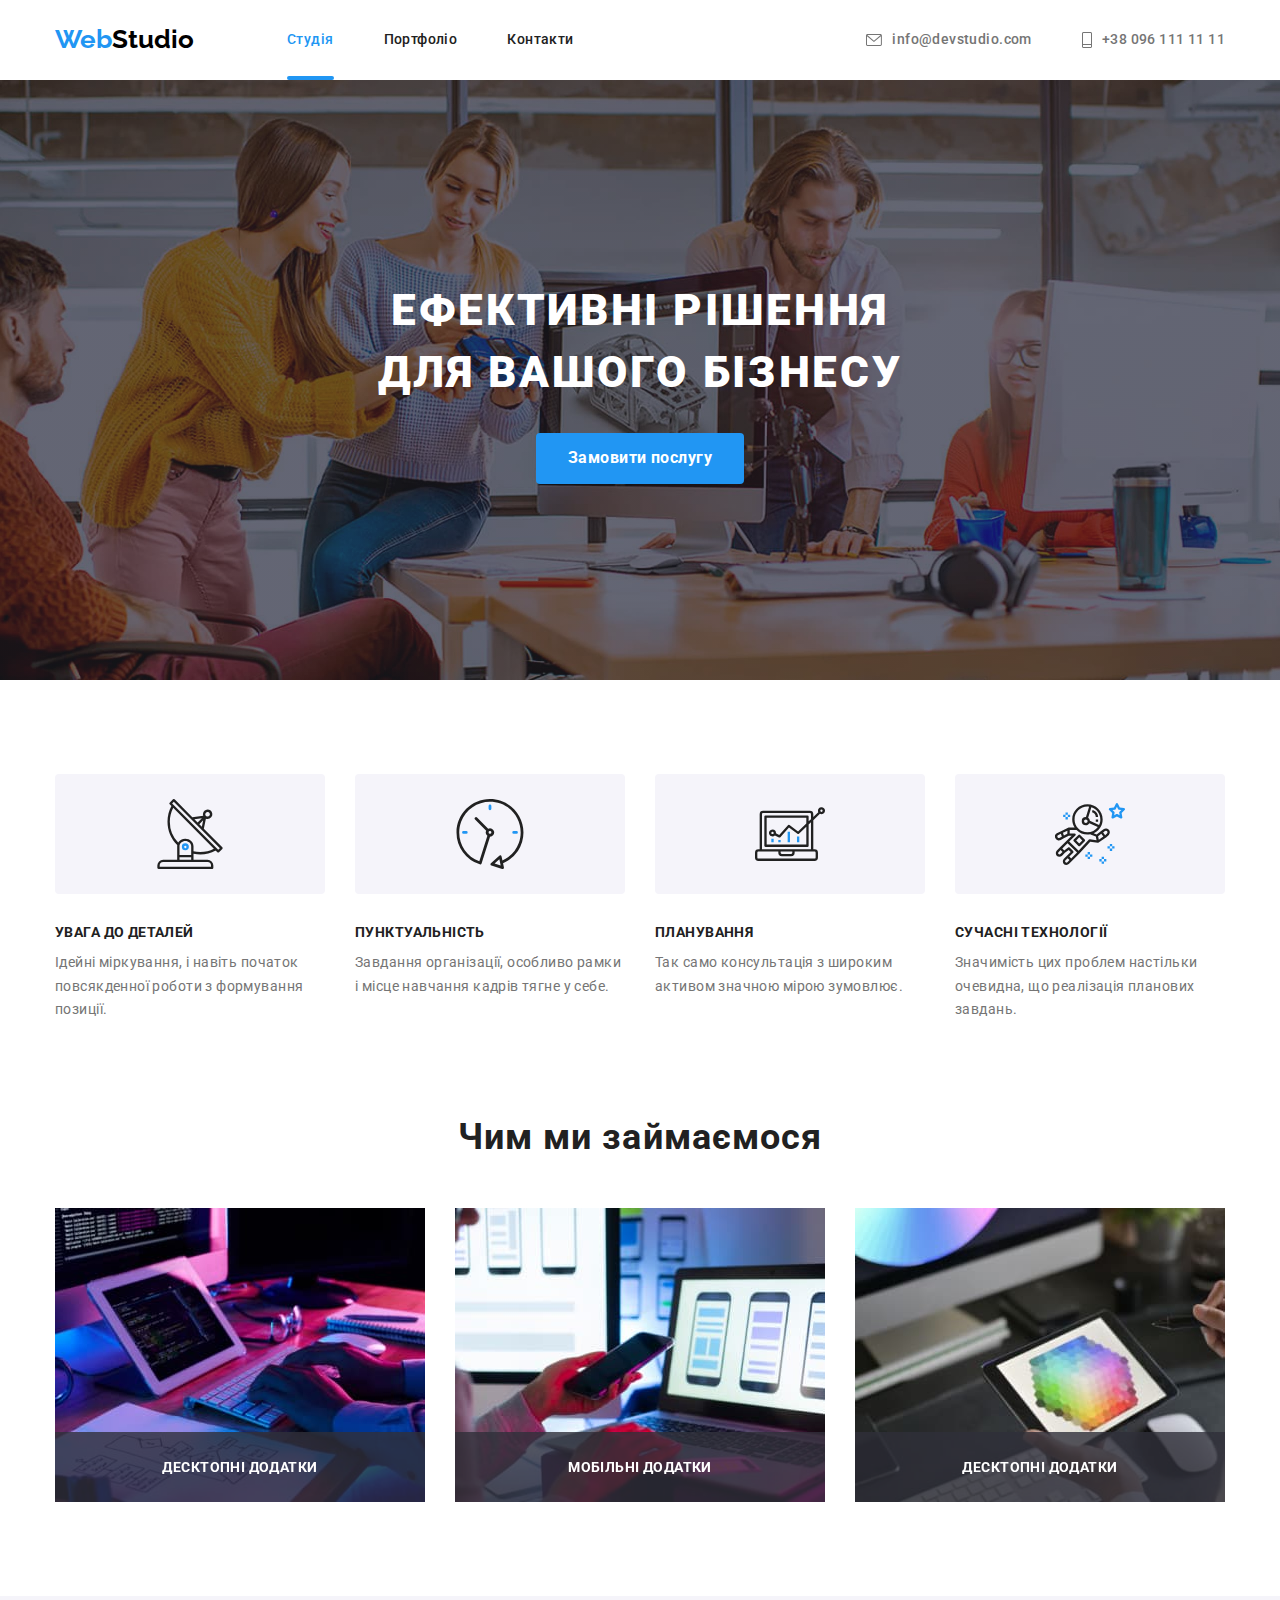
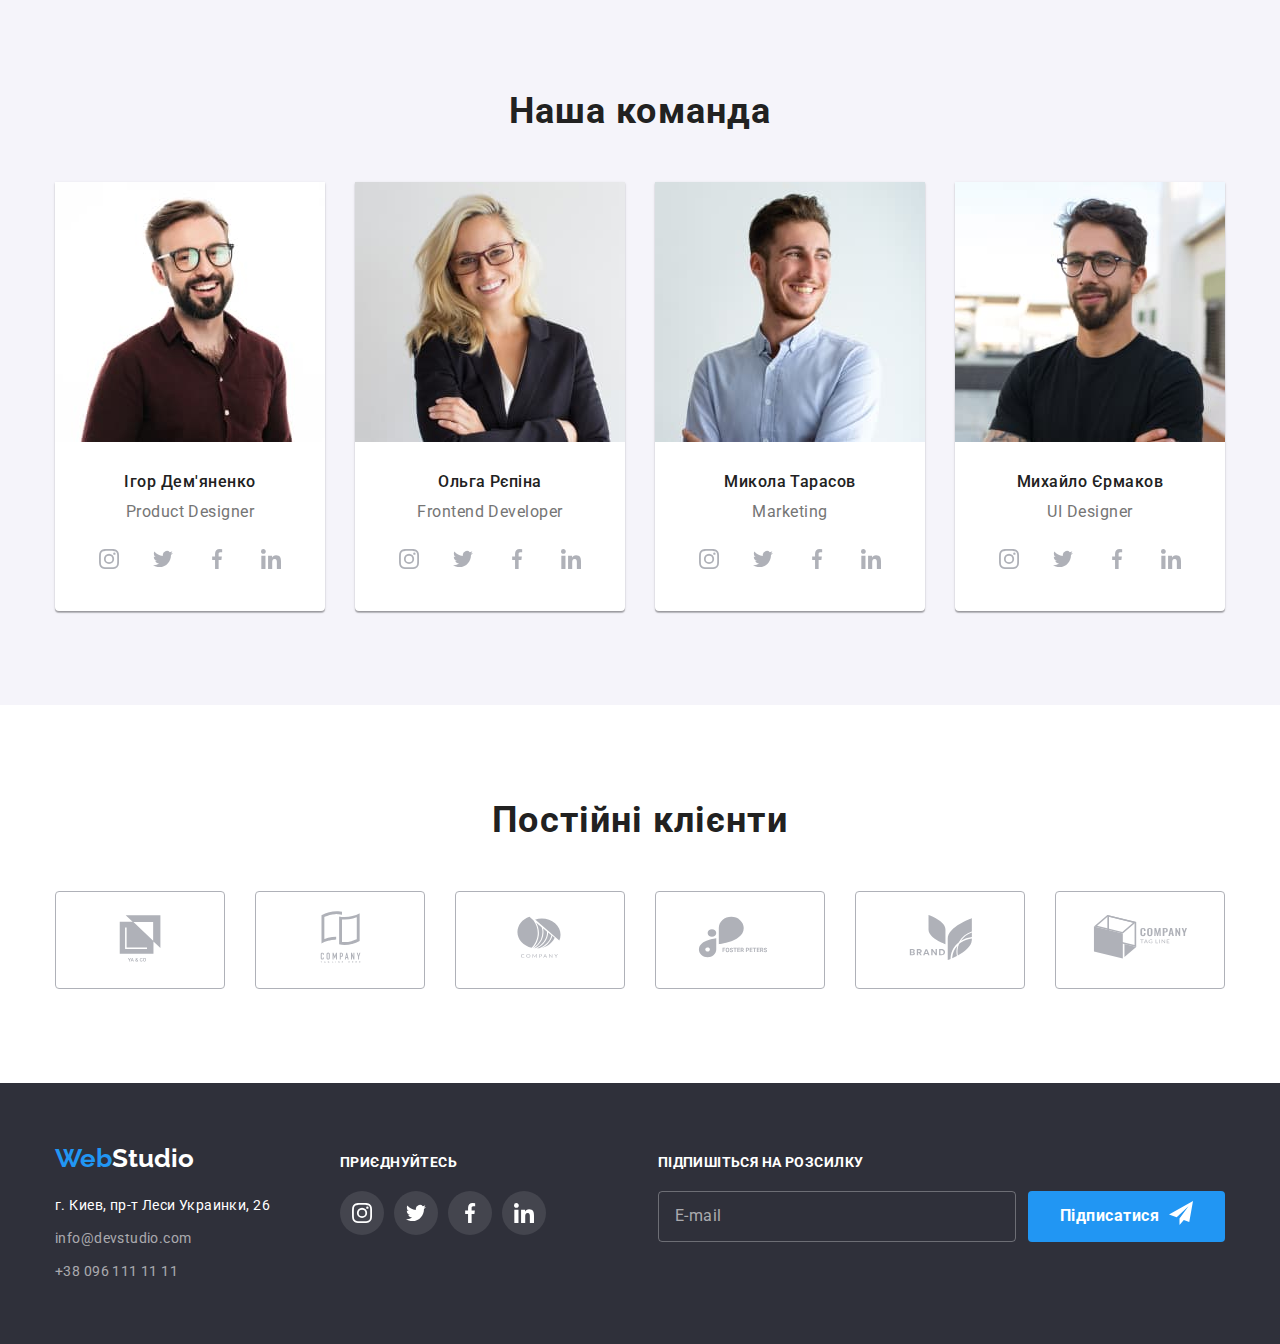
==== index.html @ 21249b88 "Added BEM and Sass" ====
<!DOCTYPE html>
<html lang="uk">
  <head>
    <meta charset="UTF-8" />
    <meta
      http-equiv="X-UA-Compatible"
      content="IE=edge"
    />
    <meta
      name="viewport"
      content="width=device-width, initial-scale=1.0"
    />
    <title>Домашнє завдання 5</title>
    <link
      rel="preconnect"
      href="https://fonts.googleapis.com"
    />
    <link
      rel="preconnect"
      href="https://fonts.gstatic.com"
      crossorigin
    />
    <link
      href="https://fonts.googleapis.com/css2?family=Raleway:wght@700&family=Roboto:wght@400;500;700;900&display=swap"
      rel="stylesheet"
    />
    <link
      rel="stylesheet"
      href="https://cdnjs.cloudflare.com/ajax/libs/modern-normalize/1.1.0/modern-normalize.min.css"
    />
    <link
      rel="stylesheet"
      href="./css/main.min.css"
    />
    <!-- <link
      rel="stylesheet"
      href="css/styles.css"
    /> -->
  </head>

  <body>
    <!--Header-->
    <header class="page-header header-main">
      <nav class="container main-nav">
        <a class="logo" href="/">
          <span class="logo-accent">Web</span
          >Studio
        </a>
        <ul class="site-nav list">
          <li class="list-item">
            <a
              class="nav-link current"
              href="./index.html"
              >Студія</a
            >
          </li>
          <li class="list-item">
            <a
              class="nav-link"
              href="./portfolio.html"
              >Портфоліо</a
            >
          </li>
          <li class="list-item">
            <a class="nav-link" href="#"
              >Контакти</a
            >
          </li>
        </ul>

        <ul class="contact-nav list">
          <li class="list-item">
            <a
              href="mailto:info@devstudio.com"
              class="nav-link contact-icons"
            >
              <svg
                class="contact__icon"
                width="16"
                height="16"
              >
                <use
                  href="./images/icons.svg#icon-email"
                ></use>
              </svg>
              info@devstudio.com</a
            >
          </li>
          <li class="list-item">
            <a
              class="nav-link contact-icons"
              href="tel:+380961111111"
            >
              <svg
                class="contact__icon"
                width="10"
                height="16"
              >
                <use
                  href="./images/icons.svg#icon-phone"
                ></use>
              </svg>
              +38 096 111 11 11</a
            >
          </li>
        </ul>
      </nav>
    </header>

    <main>
      <!--Hero-->
      <div class="hero__overlay">
        <section class="hero__section">
          <div class="container">
            <h1 class="hero__title">
              Ефективні рішення для вашого бізнесу
            </h1>
            <button
              class="hero__button"
              type="button"
              data-modal-open
            >
              Замовити послугу
            </button>
          </div>
        </section>
      </div>

      <!--Pluses-->
      <section class="section pluses">
        <div class="container">
          <h2
            class="section__title visually-hidden"
          >
            Переваги
          </h2>
          <ul class="list pluses__list">
            <li class="pluses__item">
              <div class="pluses__item--bg">
                <svg
                  class="pluses__icon"
                  width="70"
                  height="70"
                >
                  <use
                    href="./images/icons.svg#icon-details"
                  ></use>
                </svg>
              </div>
              <h3 class="pluses__title">
                УВАГА ДО ДЕТАЛЕЙ
              </h3>
              <p class="pluses__description">
                Ідейні міркування, і навіть
                початок повсякденної роботи з
                формування позиції.
              </p>
            </li>
            <li class="pluses__item">
              <div class="pluses__item--bg">
                <svg
                  class="pluses__icon"
                  width="70"
                  height="70"
                >
                  <use
                    href="./images/icons.svg#icon-punctuality"
                  ></use>
                </svg>
              </div>
              <h3 class="pluses__title">
                ПУНКТУАЛЬНІСТЬ
              </h3>
              <p class="pluses__description">
                Завдання організації, особливо
                рамки і місце навчання кадрів
                тягне у себе.
              </p>
            </li>
            <li class="pluses__item">
              <div class="pluses__item--bg">
                <svg
                  class="pluses__icon"
                  width="70"
                  height="70"
                >
                  <use
                    href="./images/icons.svg#icon-planning"
                  ></use>
                </svg>
              </div>
              <h3 class="pluses__title">
                ПЛАНУВАННЯ
              </h3>
              <p class="pluses__description">
                Так само консультація з широким
                активом значною мірою зумовлює.
              </p>
            </li>
            <li class="pluses__item">
              <div class="pluses__item--bg">
                <svg
                  class="pluses__icon"
                  width="70"
                  height="70"
                >
                  <use
                    href="./images/icons.svg#icon-tecknologies"
                  ></use>
                </svg>
              </div>
              <h3 class="pluses__title">
                СУЧАСНІ ТЕХНОЛОГІЇ
              </h3>
              <p class="pluses__description">
                Значимість цих проблем настільки
                очевидна, що реалізація планових
                завдань.
              </p>
            </li>
          </ul>
        </div>
      </section>

      <!--Services-->
      <section class="section sevices">
        <div class="container">
          <h2 class="section__title">
            Чим ми займаємося
          </h2>
          <ul class="list sevices__list">
            <li class="sevices__item">
              <div class="sevices__overlay">
                <img
                  class="sevices__img"
                  src="./images/box-1.jpg"
                  alt="Клавіатура з монітором"
                  width="370"
                />
                <h3 class="service-overlay-title">
                  Десктопні додатки
                </h3>
              </div>
            </li>
            <li class="sevices__item">
              <div class="sevices__overlay">
                <img
                  class="sevices__img"
                  src="./images/box-2.jpg"
                  alt="Смартфон і ноутбук"
                  width="370"
                />
                <h3 class="service-overlay-title">
                  Мобільні додатки
                </h3>
              </div>
            </li>
            <li class="sevices__item">
              <div class="sevices__overlay">
                <img
                  class="sevices__img"
                  src="./images/box-3.jpg"
                  alt="Планшет"
                  width="370"
                />
                <h3 class="service-overlay-title">
                  Десктопні додатки
                </h3>
              </div>
            </li>
          </ul>
        </div>
      </section>

      <!--Team-->
      <section class="section team">
        <div class="container">
          <h2 class="section__title">
            Наша команда
          </h2>
          <ul class="list team__list">
            <li class="team__person">
              <img
                class="team__img"
                src="./images/img.jpg"
                alt="Хлопець в окулярах і коричневій сорочці"
                width="270"
              />
              <div class="team__info">
                <h3 class="team__name">
                  Ігор Дем'яненко
                </h3>
                <p
                  class="team__position"
                  lang="en"
                >
                  Product Designer
                </p>
                <ul class="list social-links">
                  <li class="social-link">
                    <a
                      href=""
                      class="social-icons"
                      target="_blank"
                      rel="noopener noreferrer nofollow"
                    >
                      <svg
                        class="social-icon"
                        width="20"
                        height="20"
                      >
                        <use
                          href="./images/icons.svg#icon-instagram"
                        ></use>
                      </svg>
                    </a>
                  </li>
                  <li class="social-link">
                    <a
                      href=""
                      class="social-icons"
                      target="_blank"
                      rel="noopener noreferrer nofollow"
                    >
                      <svg
                        class="social-icon"
                        width="20"
                        height="20"
                      >
                        <use
                          href="./images/icons.svg#icon-twitter"
                        ></use>
                      </svg>
                    </a>
                  </li>
                  <li class="social-link">
                    <a
                      href=""
                      class="social-icons"
                      target="_blank"
                      rel="noopener noreferrer nofollow"
                    >
                      <svg
                        class="social-icon"
                        width="20"
                        height="20"
                      >
                        <use
                          href="./images/icons.svg#icon-facebook"
                        ></use>
                      </svg>
                    </a>
                  </li>
                  <li class="social-link">
                    <a
                      href=""
                      class="social-icons"
                      target="_blank"
                      rel="noopener noreferrer nofollow"
                    >
                      <svg
                        class="social-icon"
                        width="20"
                        height="20"
                      >
                        <use
                          href="./images/icons.svg#icon-linkedin"
                        ></use>
                      </svg>
                    </a>
                  </li>
                </ul>
              </div>
            </li>
            <li class="team__person">
              <img
                class="team__img"
                src="./images/img-1.jpg"
                alt="Дівчина в окулярах"
                width="270"
              />
              <div class="team__info">
                <h3 class="team__name">
                  Ольга Рєпіна
                </h3>
                <p
                  class="team__position"
                  lang="en"
                >
                  Frontend Developer
                </p>
                <ul class="list social-links">
                  <li class="social-link">
                    <a
                      href=""
                      class="social-icons"
                      target="_blank"
                      rel="noopener noreferrer nofollow"
                    >
                      <svg
                        class="social-icon"
                        width="20"
                        height="20"
                      >
                        <use
                          href="./images/icons.svg#icon-instagram"
                        ></use>
                      </svg>
                    </a>
                  </li>
                  <li class="social-link">
                    <a
                      href=""
                      class="social-icons"
                      target="_blank"
                      rel="noopener noreferrer nofollow"
                    >
                      <svg
                        class="social-icon"
                        width="20"
                        height="20"
                      >
                        <use
                          href="./images/icons.svg#icon-twitter"
                        ></use>
                      </svg>
                    </a>
                  </li>
                  <li class="social-link">
                    <a
                      href=""
                      class="social-icons"
                      target="_blank"
                      rel="noopener noreferrer nofollow"
                    >
                      <svg
                        class="social-icon"
                        width="20"
                        height="20"
                      >
                        <use
                          href="./images/icons.svg#icon-facebook"
                        ></use>
                      </svg>
                    </a>
                  </li>
                  <li class="social-link">
                    <a
                      href=""
                      class="social-icons"
                      target="_blank"
                      rel="noopener noreferrer nofollow"
                    >
                      <svg
                        class="social-icon"
                        width="20"
                        height="20"
                      >
                        <use
                          href="./images/icons.svg#icon-linkedin"
                        ></use>
                      </svg>
                    </a>
                  </li>
                </ul>
              </div>
            </li>
            <li class="team__person">
              <img
                class="team__img"
                src="./images/img-2.jpg"
                alt="Хлопець в блакитній сорочці"
                width="270"
              />
              <div class="team__info">
                <h3 class="team__name">
                  Микола Тарасов
                </h3>
                <p
                  class="team__position"
                  lang="en"
                >
                  Marketing
                </p>
                <ul class="list social-links">
                  <li class="social-link">
                    <a
                      href=""
                      class="social-icons"
                      target="_blank"
                      rel="noopener noreferrer nofollow"
                    >
                      <svg
                        class="social-icon"
                        width="20"
                        height="20"
                      >
                        <use
                          href="./images/icons.svg#icon-instagram"
                        ></use>
                      </svg>
                    </a>
                  </li>
                  <li class="social-link">
                    <a
                      href=""
                      class="social-icons"
                      target="_blank"
                      rel="noopener noreferrer nofollow"
                    >
                      <svg
                        class="social-icon"
                        width="20"
                        height="20"
                      >
                        <use
                          href="./images/icons.svg#icon-twitter"
                        ></use>
                      </svg>
                    </a>
                  </li>
                  <li class="social-link">
                    <a
                      href=""
                      class="social-icons"
                      target="_blank"
                      rel="noopener noreferrer nofollow"
                    >
                      <svg
                        class="social-icon"
                        width="20"
                        height="20"
                      >
                        <use
                          href="./images/icons.svg#icon-facebook"
                        ></use>
                      </svg>
                    </a>
                  </li>
                  <li class="social-link">
                    <a
                      href=""
                      class="social-icons"
                      target="_blank"
                      rel="noopener noreferrer nofollow"
                    >
                      <svg
                        class="social-icon"
                        width="20"
                        height="20"
                      >
                        <use
                          href="./images/icons.svg#icon-linkedin"
                        ></use>
                      </svg>
                    </a>
                  </li>
                </ul>
              </div>
            </li>
            <li class="team__person">
              <img
                class="team__img"
                src="./images/img-3.jpg"
                alt="Хлопець в окулярах і чорній футболці"
                width="270"
              />
              <div class="team__info">
                <h3 class="team__name">
                  Михайло Єрмаков
                </h3>
                <p
                  class="team__position"
                  lang="en"
                >
                  UI Designer
                </p>
                <ul class="list social-links">
                  <li class="social-link">
                    <a
                      href=""
                      class="social-icons"
                      target="_blank"
                      rel="noopener noreferrer nofollow"
                    >
                      <svg
                        class="social-icon"
                        width="20"
                        height="20"
                      >
                        <use
                          href="./images/icons.svg#icon-instagram"
                        ></use>
                      </svg>
                    </a>
                  </li>
                  <li class="social-link">
                    <a
                      href=""
                      class="social-icons"
                      target="_blank"
                      rel="noopener noreferrer nofollow"
                    >
                      <svg
                        class="social-icon"
                        width="20"
                        height="20"
                      >
                        <use
                          href="./images/icons.svg#icon-twitter"
                        ></use>
                      </svg>
                    </a>
                  </li>
                  <li class="social-link">
                    <a
                      href=""
                      class="social-icons"
                      target="_blank"
                      rel="noopener noreferrer nofollow"
                    >
                      <svg
                        class="social-icon"
                        width="20"
                        height="20"
                      >
                        <use
                          href="./images/icons.svg#icon-facebook"
                        ></use>
                      </svg>
                    </a>
                  </li>
                  <li class="social-link">
                    <a
                      href=""
                      class="social-icons"
                      target="_blank"
                      rel="noopener noreferrer nofollow"
                    >
                      <svg
                        class="social-icon"
                        width="20"
                        height="20"
                      >
                        <use
                          href="./images/icons.svg#icon-linkedin"
                        ></use>
                      </svg>
                    </a>
                  </li>
                </ul>
              </div>
            </li>
          </ul>
        </div>
      </section>

      <!-- Clients -->
      <section class="section clients">
        <div class="container">
          <h2 class="section__title">
            Постійні клієнти
          </h2>
          <ul class="list clients__list">
            <li>
              <a
                href=""
                class="clients__item"
                target="_blank"
                rel="noopener noreferrer nofollow"
              >
                <svg class="clients__item--logo">
                  <use
                    href="./images/icons.svg#icon-logo-client-1"
                  ></use>
                </svg>
              </a>
            </li>
            <li>
              <a
                href=""
                class="clients__item"
                target="_blank"
                rel="noopener noreferrer nofollow"
              >
                <svg class="clients__item--logo">
                  <use
                    href="./images/icons.svg#icon-logo-client-2"
                  ></use>
                </svg>
              </a>
            </li>
            <li>
              <a
                href=""
                class="clients__item"
                target="_blank"
                rel="noopener noreferrer nofollow"
              >
                <svg
                  class="clients__item--logo"
                  width="106"
                  height="60"
                >
                  <use
                    href="./images/icons.svg#icon-logo-client-3"
                  ></use>
                </svg>
              </a>
            </li>
            <li>
              <a
                href=""
                class="clients__item"
                target="_blank"
                rel="noopener noreferrer nofollow"
              >
                <svg
                  class="clients__item--logo"
                  width="106"
                  height="60"
                >
                  <use
                    href="./images/icons.svg#icon-logo-client-4"
                  ></use>
                </svg>
              </a>
            </li>
            <li>
              <a
                href=""
                class="clients__item"
                target="_blank"
                rel="noopener noreferrer nofollow"
              >
                <svg
                  class="clients__item--logo"
                  width="106"
                  height="60"
                >
                  <use
                    href="./images/icons.svg#icon-logo-client-5"
                  ></use>
                </svg>
              </a>
            </li>
            <li>
              <a
                href=""
                class="clients__item"
                target="_blank"
                rel="noopener noreferrer nofollow"
              >
                <svg
                  class="clients__item--logo"
                  width="106"
                  height="60"
                >
                  <use
                    href="./images/icons.svg#icon-logo-client-6"
                  ></use>
                </svg>
              </a>
            </li>
          </ul>
        </div>
      </section>
    </main>

    <!--Footer-->
    <footer class="footer">
      <div class="container footer-blocks">
        <div class="footer-nav">
          <a class="logo-footer" href="/">
            <span class="logo-accent">Web</span
            ><span class="logo-white"
              >Studio</span
            ></a
          >
          <address>
            <ul class="list">
              <li class="footer-link">
                <a
                  class="link-address"
                  href="https://goo.gl/maps/CPtrU1FHBa2aNyZL9"
                  target="_blank"
                  rel="noopener noreferrer nofollow"
                  >г. Киев, пр-т Леси Украинки,
                  26</a
                >
              </li>
              <li class="footer-link">
                <a
                  class="link-email"
                  href="mailto:info@devstudio.com"
                  lang="en"
                  >info@devstudio.com</a
                >
              </li>
              <li class="footer-link">
                <a
                  class="link-phone"
                  href="tel:+380961111111"
                  >+38 096 111 11 11</a
                >
              </li>
            </ul>
          </address>
        </div>
        <div class="join-block">
          <p class="join">Приєднуйтесь</p>
          <ul class="list social-links">
            <li class="social-link">
              <a
                href=""
                class="social-icons icons-footer"
                target="_blank"
                rel="noopener noreferrer nofollow"
              >
                <svg
                  class="social-icon icon-footer"
                  width="20"
                  height="20"
                >
                  <use
                    href="./images/icons.svg#icon-instagram"
                  ></use>
                </svg>
              </a>
            </li>
            <li class="social-link">
              <a
                href=""
                class="social-icons icons-footer"
                target="_blank"
                rel="noopener noreferrer nofollow"
              >
                <svg
                  class="social-icon icon-footer"
                  width="20"
                  height="20"
                >
                  <use
                    href="./images/icons.svg#icon-twitter"
                  ></use>
                </svg>
              </a>
            </li>
            <li class="social-link">
              <a
                href=""
                class="social-icons icons-footer"
                target="_blank"
                rel="noopener noreferrer nofollow"
              >
                <svg
                  class="social-icon icon-footer"
                  width="20"
                  height="20"
                >
                  <use
                    href="./images/icons.svg#icon-facebook"
                  ></use>
                </svg>
              </a>
            </li>
            <li class="social-link">
              <a
                href=""
                class="social-icons icons-footer"
                target="_blank"
                rel="noopener noreferrer nofollow"
              >
                <svg
                  class="social-icon icon-footer"
                  width="20"
                  height="20"
                >
                  <use
                    href="./images/icons.svg#icon-linkedin"
                  ></use>
                </svg>
              </a>
            </li>
          </ul>
        </div>

        <div class="footer-form">
          <p class="subscribe">
            Підпишіться на розсилку
          </p>
          <div class="footer-inputs">
            <input
              type="email"
              name="email"
              id="email"
              placeholder="E-mail"
            />
            <button
              type="button"
              class="hero__button footer-btn"
            >
              Підписатися
              <svg
                class="footer-btn-icon"
                width="24"
                height="24"
              >
                <use
                  href="./images/icons.svg#icon-send"
                ></use>
              </svg>
            </button>
          </div>
        </div>
      </div>
    </footer>

    <!-- Modal /Backdrop -->
    <div class="backdrop is-hidden" data-modal>
      <div class="modal">
        <form
          class=".js-speaker-form"
          action="data"
        >
          <h2 class="modal-heading">
            Залиште свої дані, ми вам передзвонимо
          </h2>

          <div class="modal-field">
            <label for="name">Ім'я</label>
            <input
              type="text"
              name="name"
              id="name"
            />
            <svg
              class="modal-icon"
              width="18"
              height="18"
            >
              <use
                href="./images/icons.svg#icon-person"
              ></use>
            </svg>
          </div>

          <div class="modal-field">
            <label for="tel">Телефон</label>
            <input
              type="tel"
              name="tel"
              id="tel"
            />
            <svg
              class="modal-icon"
              width="18"
              height="18"
            >
              <use
                href="./images/icons.svg#icon-phone-modal"
              ></use>
            </svg>
          </div>

          <div class="modal-field">
            <label for="modal-email">Пошта</label>
            <input
              type="email"
              name="email"
              id="modal-email"
            />
            <svg
              class="modal-icon"
              width="18"
              height="18"
            >
              <use
                href="./images/icons.svg#icon-email-modal"
              ></use>
            </svg>
          </div>

          <div class="modal-field modal-textarea">
            <label for="comment">Коментар</label>
            <textarea
              id="comment"
              placeholder="Введіть текст"
            ></textarea>
          </div>

          <div class="modal-field last">
            <label class="modal-checkbox">
              <input
                type="checkbox"
                name="tos-agree"
                value="1"
                class="modal-check-box-txt custom-box"
              />
              <span class="custom-checkbox-icon">
                <svg
                  width="11"
                  height="11"
                  class="check-icon"
                >
                  <use
                    href="./images/icons.svg#icon-check"
                  ></use>
                </svg>
              </span>
              Погоджуюся з розсилкою та приймаю
              <a href="" class="modal-link"
                >Умови договору
              </a>
            </label>
          </div>

          <button
            type="submit"
            class="hero__button modal-btn"
          >
            Відправити
          </button>
        </form>

        <button
          type="button"
          class="close-btn-modal"
          data-modal-close
        >
          <svg
            class="close-modal-icon"
            width="18"
            height="18"
          >
            <use
              href="./images/icons.svg#icon-close"
            ></use>
          </svg>
        </button>
      </div>
    </div>

    <script src="./js/modal.js"></script>
  </body>
</html>
---- css/main.min.css ----
html{box-sizing:border-box}*,*::before,*::after{box-sizing:inherit}body{color:var(--primary-text-color);font-family:Roboto,sans-serif;margin:0px}.list{list-style:none;padding-left:0;margin:0}:root{--primary-text-color: #212121;--secondary-text-color: #757575;--accent-color: #2196f3;--primary-bg-color: #ffff;--secondary-bg-color: #f5f4fa;--footer-color: #2f303a;--logo-color: #000000;--btn-hover: #188ce8;--icons-color: #afb1b8;--white-color: #ffffff}p,h1,h2,h3,h4,h5,h6{margin:0}ul,ol{margin:0;padding-left:0;list-style:none}button{cursor:pointer;font-family:inherit}address{font-style:normal}a{text-decoration:none}img{display:block}.visually-hidden{position:absolute;width:1px;height:1px;margin:-1px;border:0;padding:0;white-space:nowrap;clip-path:inset(100%);clip:rect(0 0 0 0);overflow:hidden}.container{width:1200px;margin-left:auto;margin-right:auto;padding:0 15px}.section{padding-top:94px;padding-bottom:94px}.section__title{font-size:36px;font-weight:700;line-height:1.17;letter-spacing:.03em;text-align:center;margin:0 0 50px}.main-nav{align-items:center}.contact-nav{margin-left:auto}.site-nav{margin-left:93px;display:block}.site-nav,.contact-nav,.main-nav{display:flex}.page-header{border-bottom:1px solid #ececec}.header-main{border-bottom:none}.site-nav .list-item+.list-item,.contact-nav .list-item+.list-item{margin-left:50px}.nav-link{font-size:14px;font-weight:500;line-height:1.14;letter-spacing:.03em;color:var(--primary-text-color);text-decoration:none;padding-top:32px;padding-bottom:32px;display:block;align-items:center;transition-property:color;transition-duration:250ms;transition-timing-function:cubic-bezier(0.4, 0, 0.2, 1)}.contact-nav .nav-link{color:var(--secondary-text-color)}.contact__icon{margin-right:10px;fill:currentColor}.contact-icons{display:flex;color:var(--icons-color)}.contact-icons:hover,.contact-icons:focus{transition-property:color;transition-duration:250ms;transition-timing-function:cubic-bezier(0.4, 0, 0.2, 1)}.current{color:var(--accent-color);position:relative}.current::after{display:block;position:absolute;width:100%;content:"";color:var(--accent-color);border:2px solid var(--accent-color);border-radius:2px;bottom:0}.nav-link:hover,.nav-link:focus,.link-phone:hover,.link-phone:focus,.link-email:hover,.link-email:focus,.link-address:hover,.link-address:focus{color:var(--accent-color)}.logo,.logo-footer{text-decoration:none;font-family:Raleway,sans-serif;font-size:26px;font-weight:700;line-height:1.2;color:var(--logo-color)}.logo-footer{display:inline-block;margin-bottom:20px}.logo-accent{color:var(--accent-color)}.logo-white{color:var(--white-color)}.hero__section{text-align:center;padding:200px 0}.hero__overlay{max-width:1600px;height:600px;margin-left:auto;margin-right:auto;background-color:var(--footer-color);background-image:linear-gradient(rgba(47, 48, 58, 0.4), rgba(47, 48, 58, 0.4)),url(../images/hero-img.jpg);background-size:cover;background-repeat:no-repeat;background-position:center}.hero__title{font-weight:900;font-size:44px;line-height:1.4;letter-spacing:.06em;text-transform:uppercase;color:var(--white-color);margin:0 auto 30px;width:696px}.hero__button{color:var(--white-color);background:var(--accent-color);font-family:inherit;font-size:16px;font-weight:700;line-height:1.9;letter-spacing:.03em;border:0;border-radius:4px;padding:10px 32px;cursor:pointer;display:block;margin:0 auto;transition-property:background-color;transition-duration:250ms;transition-timing-function:cubic-bezier(0.4, 0, 0.2, 1)}.hero__button:hover,.hero__button:focus{box-shadow:0px 4px 4px rgba(0,0,0,.15);border-radius:4px;background:var(--btn-hover)}.pluses__title,.service-overlay-title{font-weight:700;font-size:14px;line-height:1.2;letter-spacing:.03em;text-transform:uppercase}.pluses__title{margin:30px 0 10px}.pluses__description{font-size:14px;line-height:1.7;letter-spacing:.03em;color:var(--secondary-text-color);margin:0}.pluses__list,.sevices__list,.team__list,.works__list{display:flex;flex-wrap:wrap;gap:30px}.pluses__item--bg{display:inline-flex;width:100%;border-radius:4px;background-color:var(--secondary-bg-color)}.pluses__item{flex-basis:calc((100% - 90px)/4)}.pluses__icon{margin:0 auto;margin-top:25px;margin-bottom:25px}.sevices__item{position:relative}.sevices{padding-top:0}.sevices__img{display:block}.service-overlay-title{color:var(--white-color);margin:0;position:absolute;bottom:27px;z-index:1;left:50%;transform:translate(-50%)}.sevices__overlay::after{display:inline-block;position:absolute;content:"";width:100%;height:70px;bottom:0;background-color:rgba(47,48,58,.8)}.team__name{font-size:16px;font-weight:500;line-height:1.2;letter-spacing:.03em;text-align:center;margin:0 0 10px}.team__img{display:block}.team__position{text-align:center;color:var(--secondary-text-color);font-size:16px;line-height:1.2;letter-spacing:.03em;margin:0;margin-bottom:16px}.team{background-color:var(--secondary-bg-color);padding-top:94px;padding-bottom:94px}.team__person{background:var(--primary-bg-color);box-shadow:0px 1px 3px rgba(0,0,0,.12),0px 1px 1px rgba(0,0,0,.14),0px 2px 1px rgba(0,0,0,.2);border-radius:0px 0px 4px 4px;flex-basis:calc((100% - 90px)/4)}.team__info{padding:30px 20px}.social-links{display:flex;flex-wrap:wrap;justify-content:center}.social-link:not(:last-child){margin-right:10px}.social-icons{display:inline-flex;align-items:center;justify-content:center;width:44px;height:44px;border-radius:50%;color:var(--icons-color);transition-property:color,background-color;transition-duration:250ms;transition-timing-function:cubic-bezier(0.4, 0, 0.2, 1)}.social-icon{fill:currentColor}.social-icons:hover,.social-icons:focus{background-color:var(--accent-color);color:var(--white-color)}.clients__list{display:flex;flex-wrap:wrap;gap:30px}.clients__item{display:block;width:170px;padding:16px 32px;border:1px solid var(--icons-color);border-radius:4px;color:var(--icons-color);transition-property:color,border;transition-duration:250ms;transition-timing-function:cubic-bezier(0.4, 0, 0.2, 1)}.clients__item:hover,.clients__item:focus{border:1px solid var(--accent-color);color:var(--accent-color)}.clients__item .clients__item--logo{width:106px;height:60px;fill:currentColor}.works__title{font-size:18px;font-weight:700;line-height:2;letter-spacing:.06em;margin:0 0 4px}.works__kind{color:var(--secondary-text-color);font-size:16px;line-height:1.17;letter-spacing:.03em;margin:0}.works__img{display:block}.works__item{position:relative;background:var(--primary-bg-color);flex-basis:calc((100% - 60px)/3);transition-property:box-shadow;transition-duration:250ms;transition-timing-function:cubic-bezier(0.4, 0, 0.2, 1);overflow:hidden}.works__item:hover,.works__item:focus{box-shadow:1px 4px 6px 0px rgba(0,0,0,.16),0px 4px 4px 0px rgba(0,0,0,.06),0px 1px 1px 0px rgba(0,0,0,.12)}.works__info{border-bottom:1px solid #eee;border-left:1px solid #eee;border-right:1px solid #eee;padding:20px 24px}.works__wrapper{position:relative;overflow:hidden}.works__overlay-txt{font-size:18px;line-height:1.55;letter-spacing:.03em;color:var(--white-color);margin:0}.works__overlay{display:flex;justify-content:center;align-items:center;padding:0 24px;position:absolute;width:100%;height:100%;left:0;bottom:0;background-color:rgba(33,150,243,.9);transform:translateY(100%);transition-property:transform;transition-duration:500ms;transition-timing-function:cubic-bezier(0.4, 0, 0.2, 1)}.works__item:hover .works__overlay{transform:translateY(0)}.btn-list{display:flex;justify-content:center;margin-bottom:50px}.button{font-family:inherit;font-size:16px;font-weight:500;line-height:1.6;letter-spacing:.03em;color:var(--primary-text-color);background:var(--secondary-bg-color);border:0;border-radius:4px;padding:6px 22px;cursor:pointer;transition-property:background-color,color;transition-duration:250ms;transition-timing-function:cubic-bezier(0.4, 0, 0.2, 1)}.button:hover,.button:focus{color:var(--white-color);background:var(--accent-color);box-shadow:0px 3px 1px rgba(0,0,0,.1),0px 1px 2px rgba(0,0,0,.08),0px 2px 2px rgba(0,0,0,.12)}.btn-list .item+.item{margin-left:8px}.footer{background-color:var(--footer-color);padding:60px 0}.link-email,.link-phone{font-size:14px;line-height:1.7;letter-spacing:.03em;font-style:normal;color:rgba(255,255,255,.6);text-decoration:none;display:inline-block;transition-property:color;transition-duration:250ms;transition-timing-function:cubic-bezier(0.4, 0, 0.2, 1)}.link-address{font-size:14px;line-height:1.7;letter-spacing:.03em;font-style:normal;color:var(--white-color);text-decoration:none;display:inline-block;transition-property:color;transition-duration:250ms;transition-timing-function:cubic-bezier(0.4, 0, 0.2, 1)}.footer-link:not(:last-child){margin-bottom:9px}.join,.subscribe{font-size:14px;font-weight:700;line-height:1.3;letter-spacing:.03em;text-transform:uppercase;color:var(--primary-bg-color);margin:0;margin-bottom:20px}.join-block,.footer.nav{display:inline-block;justify-content:start}.footer-blocks{display:flex;gap:70px;align-items:baseline}.icons-footer{background-color:rgba(255,255,255,.1);color:var(--white-color)}.icon-footer{fill:currentColor}.footer-btn-icon{fill:var(--white-color)}.footer-btn{display:flex;gap:10px}.footer-form{display:inline-block;margin-left:auto}.footer-inputs{display:flex;gap:12px}.footer-inputs>input{width:358px;color:var(--white-color);background:none;border:1px solid rgba(255,255,255,.3);padding:15px 16px;border-radius:4px;transition-property:border;transition-duration:250ms;transition-timing-function:cubic-bezier(0.4, 0, 0.2, 1)}.footer-inputs>input:focus{border:1px solid var(--accent-color)}.footer-inputs::placeholder{color:rgba(255,255,255,.6);font-size:16px;line-height:1.25;letter-spacing:.03em}.custom-checkbox-icon{display:inline-block;width:16px;height:15px;border:2px solid var(--primary-text-color);border-radius:2px;margin-right:8px;background-origin:border-box;fill:var(--white-color)}.custom-box:checked+.custom-checkbox-icon{background-color:var(--accent-color);border-color:var(--accent-color)}.backdrop{position:fixed;top:0;left:0;background-color:rgba(0,0,0,.2);width:100%;height:100%;opacity:1;transition-property:opacity;transition-duration:250ms;transition-timing-function:cubic-bezier(0.4, 0, 0.2, 1)}.backdrop.is-hidden{opacity:0;pointer-events:none}.backdrop.is-hidden .modal{transform:translate(-50%, -50%) scale(0.9)}.close-btn-modal{position:absolute;right:8px;top:8px;display:inline-flex;align-items:center;justify-content:center;border-radius:50%;border:1px solid rgba(0,0,0,.1);background-color:var(--white-color);width:30px;height:30px;cursor:pointer;color:var(--logo-color);transition-property:color;transition-duration:250ms;transition-timing-function:cubic-bezier(0.4, 0, 0.2, 1)}.close-btn-modal:hover,.close-btn-modal:focus{fill:var(--accent-color)}.modal{min-width:528px;min-height:581px;padding:40px;border-radius:4px;background-color:var(--white-color);position:absolute;left:50%;top:50%;box-shadow:0px 2px 1px 0px rgba(0,0,0,.2),0px 1px 1px 0px rgba(0,0,0,.14),0px 1px 3px 0px rgba(0,0,0,.12);transform:translate(-50%, -50%) scale(1);transition-property:transform;transition-duration:250ms;transition-timing-function:cubic-bezier(0.4, 0, 0.2, 1)}.modal-heading{font-size:20px;font-weight:700;line-height:1.172;letter-spacing:.03em;margin:0 0 12px;text-align:center}.modal-field{position:relative;display:flex;flex-flow:column;align-items:flex-start;margin-bottom:10px}.modal-textarea{margin:0}.modal-field>input,.modal-field>textarea{outline:0;border-radius:4px;border:1px solid rgba(33,33,33,.2);width:100%;height:40px;padding:0 16px 0 42px;transition-property:border;transition-duration:250ms;transition-timing-function:cubic-bezier(0.4, 0, 0.2, 1)}.modal-field>textarea{margin-bottom:20px;width:100%;height:120px;padding:12px 16px;line-height:1.2;letter-spacing:.01em;resize:none}.modal-field>input:focus,.modal-field>textarea:focus{border:1px solid var(--accent-color)}.modal-field>label{margin-bottom:4px;line-height:1.17;letter-spacing:.01em;font-size:12px;color:var(--secondary-text-color)}.modal-field>label:last-child{margin-bottom:0;font-size:14px}.modal-field.last{margin-bottom:30px;display:flex;align-items:center}.modal-link,.modal-check-box-txt{font-size:14px;line-height:1.7;letter-spacing:.03em;margin:0}.modal-link{color:var(--accent-color)}.modal-check-box-txt{color:var(--secondary-text-color)}.modal-field ::placeholder{color:rgba(117,117,117,.5);font-size:12px}.modal-field input[type=checkbox]{-webkit-appearance:none;-moz-appearance:none;appearance:none}.modal-icon{position:absolute;top:50%;left:11px;fill:var(--primary-text-color)}.modal-field>input:focus-within~.modal-icon{fill:var(--accent-color)}.modal-btn{min-width:200px}.footer-btn-icon{fill:var(--white-color)}.footer-btn{display:flex;gap:10px}.footer-form{display:inline-block;margin-left:auto}.footer-inputs{display:flex;gap:12px}.footer-inputs>input{width:358px;color:var(--white-color);background:none;border:1px solid rgba(255,255,255,.3);padding:15px 16px;border-radius:4px;transition-property:border;transition-duration:250ms;transition-timing-function:cubic-bezier(0.4, 0, 0.2, 1)}.footer-inputs>input:focus{border:1px solid var(--accent-color)}.footer-inputs ::placeholder{color:rgba(255,255,255,.6);font-size:16px;line-height:1.25;letter-spacing:.03em}.custom-checkbox-icon{display:inline-block;width:16px;height:15px;border:2px solid var(--primary-text-color);border-radius:2px;margin-right:8px;background-origin:border-box;fill:var(--white-color)}.custom-box:checked+.custom-checkbox-icon{background-color:var(--accent-color);border-color:var(--accent-color)}/*# sourceMappingURL=main.min.css.map */
---- css/styles.css ----
html {
  box-sizing: border-box;
}

*,
*::before,
*::after {
  box-sizing: inherit;
}

:root {
  --primary-text-color: #212121;
  --secondary-text-color: #757575;
  --accent-color: #2196f3;
  --primary-bg-color: #ffff;
  --secondary-bg-color: #f5f4fa;
  --footer-color: #2f303a;
  --logo-color: #000000;
  --btn-hover: #188ce8;
  --icons-color: #afb1b8;
  --white-color: #ffffff;
}
body {
  color: var(--primary-text-color);
  font-family: Roboto, sans-serif;
  margin: 0px;
}

.list {
  list-style: none;
  padding-left: 0;
  margin: 0;
}

.container {
  width: 1200px;
  margin-left: auto;
  margin-right: auto;
  padding: 0 15px;
}

.section {
  padding-top: 94px;
  padding-bottom: 94px;
}

.section__title {
  font-size: 36px;
  font-weight: 700;
  line-height: 1.17;
  letter-spacing: 0.03em;
  text-align: center;
  margin: 0 0 50px;
}

.visually-hidden {
  position: absolute;
  width: 1px;
  height: 1px;
  margin: -1px;
  border: 0;
  padding: 0;
  white-space: nowrap;
  clip-path: inset(100%);
  clip: rect(0 0 0 0);
  overflow: hidden;
}

/* Header */
.logo,
.logo-footer {
  text-decoration: none;
  font-family: Raleway, sans-serif;
  font-size: 26px;
  font-weight: 700;
  line-height: 1.2;
  color: var(--logo-color);
}
.logo-footer {
  display: inline-block;
  margin-bottom: 20px;
}
.logo-accent {
  color: var(--accent-color);
}

.main-nav {
  align-items: center;
}

.contact-nav {
  margin-left: auto;
}

.site-nav {
  margin-left: 93px;
  display: block;
}

.site-nav,
.contact-nav,
.main-nav {
  display: flex;
}

.page-header {
  border-bottom: 1px solid rgba(236, 236, 236, 1);
}

.header-main {
  border-bottom: none;
}

.site-nav .list-item + .list-item,
.contact-nav .list-item + .list-item {
  margin-left: 50px;
}
.nav-link {
  font-size: 14px;
  font-weight: 500;
  line-height: 1.14;
  letter-spacing: 0.03em;
  color: var(--primary-text-color);
  text-decoration: none;
  padding-top: 32px;
  padding-bottom: 32px;
  display: block;
  align-items: center;
  transition-property: color;
  transition-duration: 250ms;
  transition-timing-function: cubic-bezier(
    0.4,
    0,
    0.2,
    1
  );
}

.contact-nav .nav-link {
  color: var(--secondary-text-color);
}

.contact__icon {
  margin-right: 10px;
  fill: currentColor;
}

.contact-icons {
  display: flex;
  color: var(--icons-color);
}

.contact-icons:hover,
.contact-icons:focus {
  transition-property: color;
  transition-duration: 250ms;
  transition-timing-function: cubic-bezier(
    0.4,
    0,
    0.2,
    1
  );
}

.current {
  color: var(--accent-color);
  position: relative;
}

.current::after {
  display: block;
  position: absolute;
  width: 100%;
  content: '';
  color: var(--accent-color);
  border: 2px solid var(--accent-color);
  border-radius: 2px;
  bottom: 0;
}

.nav-link:hover,
.nav-link:focus,
.link-phone:hover,
.link-phone:focus,
.link-email:hover,
.link-email:focus,
.link-address:hover,
.link-address:focus {
  color: var(--accent-color);
}
/* End Header */

/*Hero Section*/
.hero__section {
  text-align: center;
  padding: 200px 0;
}

.hero__overlay {
  max-width: 1600px;
  height: 600px;
  margin-left: auto;
  margin-right: auto;
  background-color: var(--footer-color);
  background-image: linear-gradient(
      rgba(47, 48, 58, 0.4),
      rgba(47, 48, 58, 0.4)
    ),
    url(../images/hero-img.jpg);
  background-size: cover;
  background-repeat: no-repeat;
  background-position: center;
}

.hero__title {
  font-weight: 900;
  font-size: 44px;
  line-height: 1.4;
  letter-spacing: 0.06em;
  text-transform: uppercase;
  color: var(--white-color);
  margin: 0 auto 30px;
  width: 696px;
}

.hero__button {
  color: var(--white-color);
  background: var(--accent-color);
  font-family: inherit;
  font-size: 16px;
  font-weight: 700;
  line-height: 1.9;
  letter-spacing: 0.03em;
  border: 0;
  border-radius: 4px;
  padding: 10px 32px;
  cursor: pointer;
  display: block;
  margin: 0 auto;
  transition-property: background-color;
  transition-duration: 250ms;
  transition-timing-function: cubic-bezier(
    0.4,
    0,
    0.2,
    1
  );
}

.hero__button:hover,
.hero__button:focus {
  box-shadow: 0px 4px 4px rgba(0, 0, 0, 0.15);
  border-radius: 4px;
  background: var(--btn-hover);
}
/* End Hero Section*/

/* Pluses */
.pluses__title,
.service-overlay-title {
  font-weight: 700;
  font-size: 14px;
  line-height: 1.2;
  letter-spacing: 0.03em;
  text-transform: uppercase;
}

.pluses__title {
  margin: 30px 0 10px;
}

.pluses__description {
  font-size: 14px;
  line-height: 1.7;
  letter-spacing: 0.03em;
  color: var(--secondary-text-color);
  margin: 0;
}

.pluses__list,
.sevices__list,
.team__list,
.works__list {
  display: flex;
  flex-wrap: wrap;
  gap: 30px;
}

.pluses__item--bg {
  display: inline-flex;
  width: 100%;
  border-radius: 4px;
  background-color: var(--secondary-bg-color);
}
.pluses__item {
  flex-basis: calc((100% - 90px) / 4);
}
.pluses__icon {
  margin: 0 auto;
  margin-top: 25px;
  margin-bottom: 25px;
}
/*End Pluses */

/* Services */
.sevices__item {
  position: relative;
}

.sevices {
  padding-top: 0;
}

.sevices__img {
  display: block;
}

.service-overlay-title {
  color: var(--white-color);
  margin: 0;
  position: absolute;
  bottom: 27px;
  z-index: 1;
  left: 50%;
  transform: translate(-50%);
}

.sevices__overlay::after {
  display: inline-block;
  position: absolute;
  content: '';
  width: 100%;
  height: 70px;
  bottom: 0;
  background-color: rgba(47, 48, 58, 0.8);
}
/* End Services */

/* Team */
.team__name {
  font-size: 16px;
  font-weight: 500;
  line-height: 1.2;
  letter-spacing: 0.03em;
  text-align: center;
  margin: 0 0 10px;
}

.team__img {
  display: block;
}

.team__position {
  text-align: center;
  color: var(--secondary-text-color);
  font-size: 16px;
  line-height: 1.2;
  letter-spacing: 0.03em;
  margin: 0;
  margin-bottom: 16px;
}

.team {
  background-color: var(--secondary-bg-color);
  padding-top: 94px;
  padding-bottom: 94px;
}

.team__person {
  background: var(--primary-bg-color);
  box-shadow: 0px 1px 3px rgba(0, 0, 0, 0.12),
    0px 1px 1px rgba(0, 0, 0, 0.14),
    0px 2px 1px rgba(0, 0, 0, 0.2);
  border-radius: 0px 0px 4px 4px;
  flex-basis: calc((100% - 90px) / 4);
}

.team__info {
  padding: 30px 20px;
}

.social-links {
  display: flex;
  flex-wrap: wrap;
  justify-content: center;
}

.social-link:not(:last-child) {
  margin-right: 10px;
}

.social-icons {
  display: inline-flex;
  align-items: center;
  justify-content: center;
  width: 44px;
  height: 44px;
  border-radius: 50%;
  color: var(--icons-color);
  transition-property: color, background-color;
  transition-duration: 250ms;
  transition-timing-function: cubic-bezier(
    0.4,
    0,
    0.2,
    1
  );
}

.social-icon {
  fill: currentColor;
}

.social-icons:hover,
.social-icons:focus {
  background-color: var(--accent-color);
  color: var(--white-color);
}
/* End Team */

/* Clients */
.clients__list {
  display: flex;
  flex-wrap: wrap;
  gap: 30px;
}

.clients__item {
  display: block;
  width: 170px;
  padding: 16px 32px;
  border: 1px solid var(--icons-color);
  border-radius: 4px;
  color: var(--icons-color);
  transition-property: color, border;
  transition-duration: 250ms;
  transition-timing-function: cubic-bezier(
    0.4,
    0,
    0.2,
    1
  );
}

.clients__item--logo {
  width: 106px;
  height: 60px;
  fill: currentColor;
}

.clients__item:hover,
.clients__item:focus {
  border: 1px solid var(--accent-color);
  color: var(--accent-color);
}
/* End Clients */

/* Footer */
.logo-white {
  color: var(--white-color);
}

.footer {
  background-color: var(--footer-color);
  padding: 60px 0;
}

.link-email,
.link-phone {
  font-size: 14px;
  line-height: 1.7;
  letter-spacing: 0.03em;
  font-style: normal;
  color: rgba(255, 255, 255, 0.6);
  text-decoration: none;
  display: inline-block;
  transition-property: color;
  transition-duration: 250ms;
  transition-timing-function: cubic-bezier(
    0.4,
    0,
    0.2,
    1
  );
}

.link-address {
  font-size: 14px;
  line-height: 1.7;
  letter-spacing: 0.03em;
  font-style: normal;
  color: var(--white-color);
  text-decoration: none;
  display: inline-block;
  transition-property: color;
  transition-duration: 250ms;
  transition-timing-function: cubic-bezier(
    0.4,
    0,
    0.2,
    1
  );
}

.footer-link:not(:last-child) {
  margin-bottom: 9px;
}

.join,
.subscribe {
  font-size: 14px;
  font-weight: 700;
  line-height: 1.3;
  letter-spacing: 0.03em;
  text-transform: uppercase;
  color: var(--primary-bg-color);
  margin: 0;
  margin-bottom: 20px;
}
.join-block,
.footer.nav {
  display: inline-block;
  justify-content: start;
}

.footer-blocks {
  display: flex;
  gap: 70px;
  align-items: baseline;
}

.icons-footer {
  background-color: rgba(255, 255, 255, 0.1);
  color: var(--white-color);
}

.icon-footer {
  fill: currentColor;
}
/* End Footer */

/* Portfolio */
/* Works */
.work-title {
  font-size: 18px;
  font-weight: 700;
  line-height: 2;
  letter-spacing: 0.06em;
  margin: 0 0 4px;
}

.work-kind {
  color: var(--secondary-text-color);
  font-size: 16px;
  line-height: 1.17;
  letter-spacing: 0.03em;
  margin: 0;
}

.work-img {
  display: block;
}

.work-item {
  position: relative;
  background: var(--primary-bg-color);
  flex-basis: calc((100% - 60px) / 3);
  transition-property: box-shadow;
  transition-duration: 250ms;
  transition-timing-function: cubic-bezier(
    0.4,
    0,
    0.2,
    1
  );
  overflow: hidden;
}

.work-item:hover,
.work-item:focus {
  box-shadow: 1px 4px 6px 0px rgba(0, 0, 0, 0.16),
    0px 4px 4px 0px rgba(0, 0, 0, 0.06),
    0px 1px 1px 0px rgba(0, 0, 0, 0.12);
}

.work-info {
  border-bottom: 1px solid rgba(238, 238, 238, 1);
  border-left: 1px solid rgba(238, 238, 238, 1);
  border-right: 1px solid rgba(238, 238, 238, 1);
  padding: 20px 24px;
}

.work-wrapper {
  position: relative;
  overflow: hidden;
}

.work-overlay-txt {
  font-size: 18px;
  line-height: 1.55;
  letter-spacing: 0.03em;
  color: var(--white-color);
  margin: 0;
}
.work-overlay {
  display: flex;
  justify-content: center;
  align-items: center;
  padding: 0 24px;
  position: absolute;
  width: 100%;
  height: 100%;
  left: 0;
  bottom: 0;
  background-color: rgba(33, 150, 243, 0.9);
  transform: translateY(100%);
  transition-property: transform;
  transition-duration: 500ms;
  transition-timing-function: cubic-bezier(
    0.4,
    0,
    0.2,
    1
  );
}

.work-item:hover .work-overlay {
  transform: translateY(0);
}

.btn-list {
  display: flex;
  justify-content: center;
  margin-bottom: 50px;
}

.button {
  font-family: inherit;
  font-size: 16px;
  font-weight: 500;
  line-height: 1.6;
  letter-spacing: 0.03em;
  color: var(--primary-text-color);
  background: var(--secondary-bg-color);
  border: 0;
  border-radius: 4px;
  padding: 6px 22px;
  cursor: pointer;
  transition-property: background-color, color;
  transition-duration: 250ms;
  transition-timing-function: cubic-bezier(
    0.4,
    0,
    0.2,
    1
  );
}

.button:hover,
.button:focus {
  color: var(--white-color);
  background: var(--accent-color);
  box-shadow: 0px 3px 1px rgba(0, 0, 0, 0.1),
    0px 1px 2px rgba(0, 0, 0, 0.08),
    0px 2px 2px rgba(0, 0, 0, 0.12);
}

.btn-list .item + .item {
  margin-left: 8px;
}
/* End Portfolio */

/* Modal / Backdrop */
.backdrop {
  position: fixed;
  top: 0;
  left: 0;
  background-color: rgba(0, 0, 0, 0.2);
  width: 100%;
  height: 100%;
  opacity: 1;
  transition-property: opacity;
  transition-duration: 250ms;
  transition-timing-function: cubic-bezier(
    0.4,
    0,
    0.2,
    1
  );
}

.backdrop.is-hidden {
  opacity: 0;
  pointer-events: none;
}

.backdrop.is-hidden .modal {
  transform: translate(-50%, -50%) scale(0.9);
}

.close-btn-modal {
  position: absolute;
  right: 8px;
  top: 8px;
  display: inline-flex;
  align-items: center;
  justify-content: center;
  border-radius: 50%;
  border: 1px solid rgba(0, 0, 0, 0.1);
  background-color: var(--white-color);
  width: 30px;
  height: 30px;
  cursor: pointer;
  color: var(--logo-color);
  transition-property: color;
  transition-duration: 250ms;
  transition-timing-function: cubic-bezier(
    0.4,
    0,
    0.2,
    1
  );
}

.close-btn-modal:hover,
.close-btn-modal:focus {
  fill: var(--accent-color);
}

.modal {
  min-width: 528px;
  min-height: 581px;
  padding: 40px;
  border-radius: 4px;
  background-color: var(--white-color);
  position: absolute;
  left: 50%;
  top: 50%;
  box-shadow: 0px 2px 1px 0px rgba(0, 0, 0, 0.2),
    0px 1px 1px 0px rgba(0, 0, 0, 0.14),
    0px 1px 3px 0px rgba(0, 0, 0, 0.12);
  transform: translate(-50%, -50%) scale(1);
  transition-property: transform;
  transition-duration: 250ms;
  transition-timing-function: cubic-bezier(
    0.4,
    0,
    0.2,
    1
  );
}

.modal-heading {
  font-size: 20px;
  font-weight: 700;
  line-height: calc(23.44 / 20);
  letter-spacing: 0.03em;
  margin: 0 0 12px;
  text-align: center;
}

.modal-field {
  position: relative;
  display: flex;
  flex-flow: column;
  align-items: flex-start;
  margin-bottom: 10px;
}

.modal-textarea {
  margin:0;
}

.modal-field > input,
.modal-field > textarea {
  outline: 0;
  border-radius: 4px;
  border: 1px solid rgba(33, 33, 33, 0.2);
  width: 100%;
  height: 40px;
  padding: 0 16px 0 42px;
  transition-property: border;
  transition-duration: 250ms;
  transition-timing-function: cubic-bezier(
    0.4,
    0,
    0.2,
    1
  );
}

.modal-field > textarea {
  margin-bottom: 20px;
  width: 100%;
  height: 120px;
  padding: 12px 16px;
  line-height: 1.2;
  letter-spacing: 0.01em;
  resize: none;
}

.modal-field > input:focus,
.modal-field > textarea:focus {
  border: 1px solid var(--accent-color);
}

.modal-field > label {
  margin-bottom: 4px;
  line-height: 1.17;
  letter-spacing: 0.01em;
  font-size: 12px;
  color: var(--secondary-text-color);
}

.modal-field > label:last-child {
  margin-bottom: 0;
  font-size: 14px;
}

.modal-field.last {
  margin-bottom: 30px;
  display: flex;
  align-items: center;
}

.modal-link,
.modal-check-box-txt {
  font-size: 14px;
  line-height: 1.7;
  letter-spacing: 0.03em;
  margin: 0;
}
.modal-link {
  color: var(--accent-color);
}
.modal-check-box-txt {
  color: var(--secondary-text-color);
}

.modal-field ::placeholder {
  color: rgba(117, 117, 117, 0.5);
  font-size: 12px;
}

.modal-field input[type='checkbox'] {
  -webkit-appearance: none;
  -moz-appearance: none;
  appearance: none;
}

.modal-icon {
  position: absolute;
  top: 50%;
  left: 11px;
  fill: var(--primary-text-color);
}

.modal-field > input:focus-within ~ .modal-icon {
  fill: var(--accent-color);
}

.modal-btn {
  min-width: 200px;
}

/* End Modal */

/* Footer form */

.footer-btn-icon {
  fill: var(--white-color);
}

.footer-btn {
  display: flex;
  gap: 10px;
}

.footer-form {
  display: inline-block;
  margin-left: auto;
}

.footer-inputs {
  display: flex;
  gap: 12px;
}

.footer-inputs > input {
  width: 358px;
  color: var(--white-color);
  background: none;
  border: 1px solid rgba(255, 255, 255, 0.3);
  padding: 15px 16px;
  border-radius: 4px;
  transition-property: border;
  transition-duration: 250ms;
  transition-timing-function: cubic-bezier(
    0.4,
    0,
    0.2,
    1
  );
}

.footer-inputs > input:focus {
  border: 1px solid var(--accent-color);
}

.footer-inputs ::placeholder {
  color: rgba(255, 255, 255, 0.6);
  font-size: 16px;
  line-height: 1.25;
  letter-spacing: 0.03em;
}

.custom-checkbox-icon {
  display: inline-block;
  width: 16px;
  height: 15px;
  border: 2px solid var(--primary-text-color);
  border-radius: 2px;
  margin-right: 8px;
  background-origin: border-box;
  fill: var(--white-color);
}

.custom-box:checked + .custom-checkbox-icon {
  background-color: var(--accent-color);
  border-color: var(--accent-color);
}
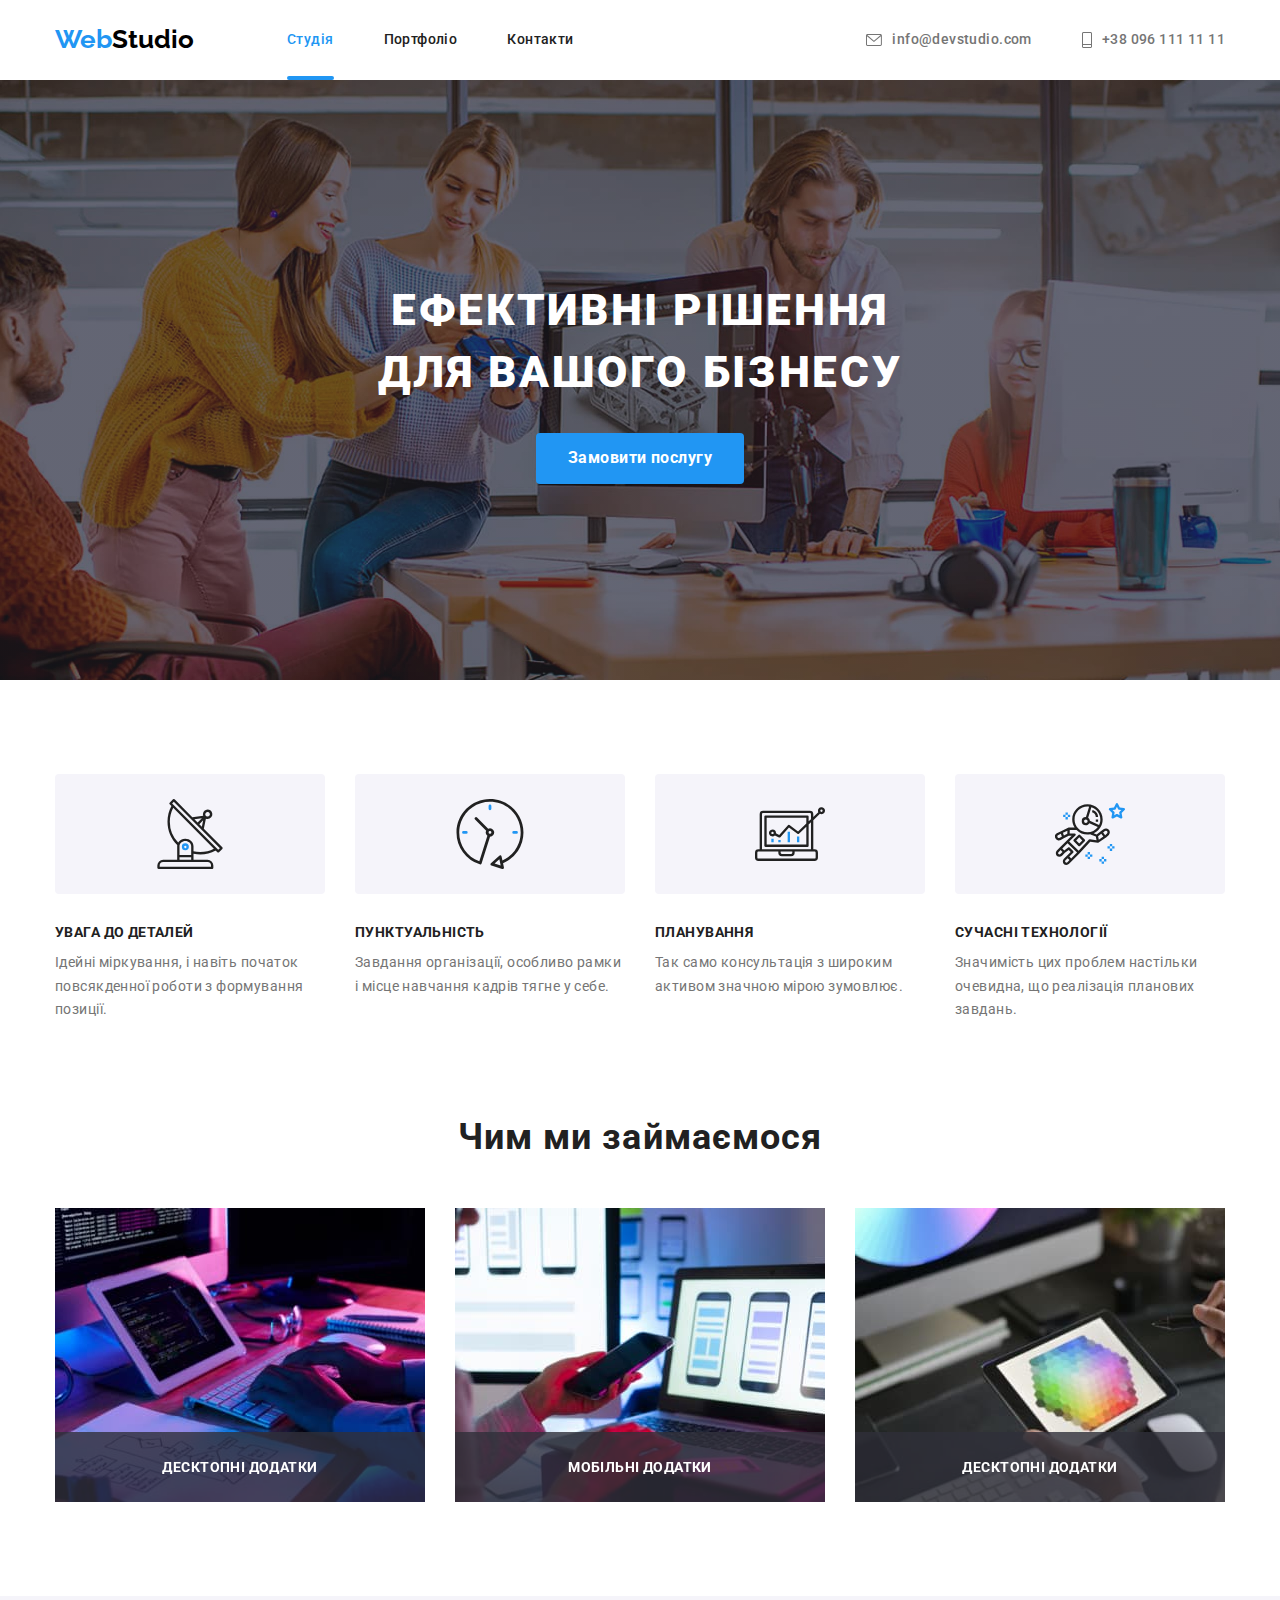
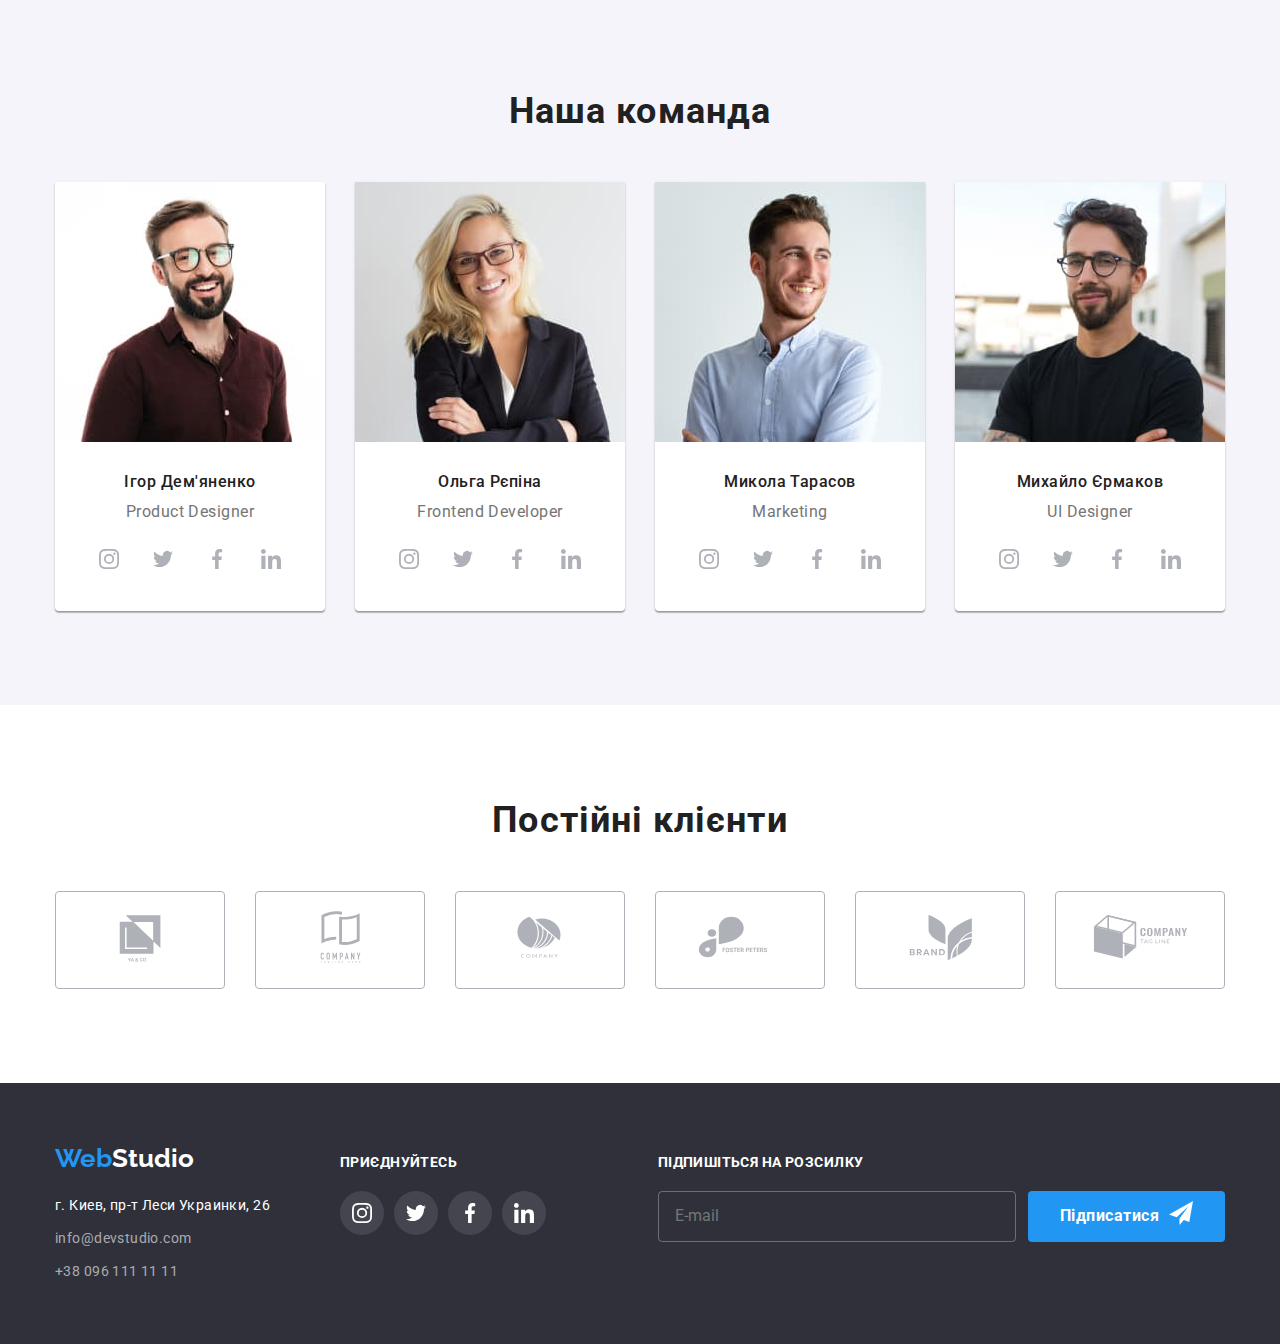
==== commit 4d266f0b: "Added hero class" ====
--- a/index.html
+++ b/index.html
@@ -110,7 +110,7 @@
     <main>
       <!--Hero-->
       <div class="hero__overlay">
-        <section class="hero__section">
+        <section class=" hero hero__section">
           <div class="container">
             <h1 class="hero__title">
               Ефективні рішення для вашого бізнесу
--- a/css/main.min.css
+++ b/css/main.min.css
@@ -1 +1 @@
-html{box-sizing:border-box}*,*::before,*::after{box-sizing:inherit}body{color:var(--primary-text-color);font-family:Roboto,sans-serif;margin:0px}.list{list-style:none;padding-left:0;margin:0}:root{--primary-text-color: #212121;--secondary-text-color: #757575;--accent-color: #2196f3;--primary-bg-color: #ffff;--secondary-bg-color: #f5f4fa;--footer-color: #2f303a;--logo-color: #000000;--btn-hover: #188ce8;--icons-color: #afb1b8;--white-color: #ffffff}p,h1,h2,h3,h4,h5,h6{margin:0}ul,ol{margin:0;padding-left:0;list-style:none}button{cursor:pointer;font-family:inherit}address{font-style:normal}a{text-decoration:none}img{display:block}.visually-hidden{position:absolute;width:1px;height:1px;margin:-1px;border:0;padding:0;white-space:nowrap;clip-path:inset(100%);clip:rect(0 0 0 0);overflow:hidden}.container{width:1200px;margin-left:auto;margin-right:auto;padding:0 15px}.section{padding-top:94px;padding-bottom:94px}.section__title{font-size:36px;font-weight:700;line-height:1.17;letter-spacing:.03em;text-align:center;margin:0 0 50px}.main-nav{align-items:center}.contact-nav{margin-left:auto}.site-nav{margin-left:93px;display:block}.site-nav,.contact-nav,.main-nav{display:flex}.page-header{border-bottom:1px solid #ececec}.header-main{border-bottom:none}.site-nav .list-item+.list-item,.contact-nav .list-item+.list-item{margin-left:50px}.nav-link{font-size:14px;font-weight:500;line-height:1.14;letter-spacing:.03em;color:var(--primary-text-color);text-decoration:none;padding-top:32px;padding-bottom:32px;display:block;align-items:center;transition-property:color;transition-duration:250ms;transition-timing-function:cubic-bezier(0.4, 0, 0.2, 1)}.contact-nav .nav-link{color:var(--secondary-text-color)}.contact__icon{margin-right:10px;fill:currentColor}.contact-icons{display:flex;color:var(--icons-color)}.contact-icons:hover,.contact-icons:focus{transition-property:color;transition-duration:250ms;transition-timing-function:cubic-bezier(0.4, 0, 0.2, 1)}.current{color:var(--accent-color);position:relative}.current::after{display:block;position:absolute;width:100%;content:"";color:var(--accent-color);border:2px solid var(--accent-color);border-radius:2px;bottom:0}.nav-link:hover,.nav-link:focus,.link-phone:hover,.link-phone:focus,.link-email:hover,.link-email:focus,.link-address:hover,.link-address:focus{color:var(--accent-color)}.logo,.logo-footer{text-decoration:none;font-family:Raleway,sans-serif;font-size:26px;font-weight:700;line-height:1.2;color:var(--logo-color)}.logo-footer{display:inline-block;margin-bottom:20px}.logo-accent{color:var(--accent-color)}.logo-white{color:var(--white-color)}.hero__section{text-align:center;padding:200px 0}.hero__overlay{max-width:1600px;height:600px;margin-left:auto;margin-right:auto;background-color:var(--footer-color);background-image:linear-gradient(rgba(47, 48, 58, 0.4), rgba(47, 48, 58, 0.4)),url(../images/hero-img.jpg);background-size:cover;background-repeat:no-repeat;background-position:center}.hero__title{font-weight:900;font-size:44px;line-height:1.4;letter-spacing:.06em;text-transform:uppercase;color:var(--white-color);margin:0 auto 30px;width:696px}.hero__button{color:var(--white-color);background:var(--accent-color);font-family:inherit;font-size:16px;font-weight:700;line-height:1.9;letter-spacing:.03em;border:0;border-radius:4px;padding:10px 32px;cursor:pointer;display:block;margin:0 auto;transition-property:background-color;transition-duration:250ms;transition-timing-function:cubic-bezier(0.4, 0, 0.2, 1)}.hero__button:hover,.hero__button:focus{box-shadow:0px 4px 4px rgba(0,0,0,.15);border-radius:4px;background:var(--btn-hover)}.pluses__title,.service-overlay-title{font-weight:700;font-size:14px;line-height:1.2;letter-spacing:.03em;text-transform:uppercase}.pluses__title{margin:30px 0 10px}.pluses__description{font-size:14px;line-height:1.7;letter-spacing:.03em;color:var(--secondary-text-color);margin:0}.pluses__list,.sevices__list,.team__list,.works__list{display:flex;flex-wrap:wrap;gap:30px}.pluses__item--bg{display:inline-flex;width:100%;border-radius:4px;background-color:var(--secondary-bg-color)}.pluses__item{flex-basis:calc((100% - 90px)/4)}.pluses__icon{margin:0 auto;margin-top:25px;margin-bottom:25px}.sevices__item{position:relative}.sevices{padding-top:0}.sevices__img{display:block}.service-overlay-title{color:var(--white-color);margin:0;position:absolute;bottom:27px;z-index:1;left:50%;transform:translate(-50%)}.sevices__overlay::after{display:inline-block;position:absolute;content:"";width:100%;height:70px;bottom:0;background-color:rgba(47,48,58,.8)}.team__name{font-size:16px;font-weight:500;line-height:1.2;letter-spacing:.03em;text-align:center;margin:0 0 10px}.team__img{display:block}.team__position{text-align:center;color:var(--secondary-text-color);font-size:16px;line-height:1.2;letter-spacing:.03em;margin:0;margin-bottom:16px}.team{background-color:var(--secondary-bg-color);padding-top:94px;padding-bottom:94px}.team__person{background:var(--primary-bg-color);box-shadow:0px 1px 3px rgba(0,0,0,.12),0px 1px 1px rgba(0,0,0,.14),0px 2px 1px rgba(0,0,0,.2);border-radius:0px 0px 4px 4px;flex-basis:calc((100% - 90px)/4)}.team__info{padding:30px 20px}.social-links{display:flex;flex-wrap:wrap;justify-content:center}.social-link:not(:last-child){margin-right:10px}.social-icons{display:inline-flex;align-items:center;justify-content:center;width:44px;height:44px;border-radius:50%;color:var(--icons-color);transition-property:color,background-color;transition-duration:250ms;transition-timing-function:cubic-bezier(0.4, 0, 0.2, 1)}.social-icon{fill:currentColor}.social-icons:hover,.social-icons:focus{background-color:var(--accent-color);color:var(--white-color)}.clients__list{display:flex;flex-wrap:wrap;gap:30px}.clients__item{display:block;width:170px;padding:16px 32px;border:1px solid var(--icons-color);border-radius:4px;color:var(--icons-color);transition-property:color,border;transition-duration:250ms;transition-timing-function:cubic-bezier(0.4, 0, 0.2, 1)}.clients__item:hover,.clients__item:focus{border:1px solid var(--accent-color);color:var(--accent-color)}.clients__item .clients__item--logo{width:106px;height:60px;fill:currentColor}.works__title{font-size:18px;font-weight:700;line-height:2;letter-spacing:.06em;margin:0 0 4px}.works__kind{color:var(--secondary-text-color);font-size:16px;line-height:1.17;letter-spacing:.03em;margin:0}.works__img{display:block}.works__item{position:relative;background:var(--primary-bg-color);flex-basis:calc((100% - 60px)/3);transition-property:box-shadow;transition-duration:250ms;transition-timing-function:cubic-bezier(0.4, 0, 0.2, 1);overflow:hidden}.works__item:hover,.works__item:focus{box-shadow:1px 4px 6px 0px rgba(0,0,0,.16),0px 4px 4px 0px rgba(0,0,0,.06),0px 1px 1px 0px rgba(0,0,0,.12)}.works__info{border-bottom:1px solid #eee;border-left:1px solid #eee;border-right:1px solid #eee;padding:20px 24px}.works__wrapper{position:relative;overflow:hidden}.works__overlay-txt{font-size:18px;line-height:1.55;letter-spacing:.03em;color:var(--white-color);margin:0}.works__overlay{display:flex;justify-content:center;align-items:center;padding:0 24px;position:absolute;width:100%;height:100%;left:0;bottom:0;background-color:rgba(33,150,243,.9);transform:translateY(100%);transition-property:transform;transition-duration:500ms;transition-timing-function:cubic-bezier(0.4, 0, 0.2, 1)}.works__item:hover .works__overlay{transform:translateY(0)}.btn-list{display:flex;justify-content:center;margin-bottom:50px}.button{font-family:inherit;font-size:16px;font-weight:500;line-height:1.6;letter-spacing:.03em;color:var(--primary-text-color);background:var(--secondary-bg-color);border:0;border-radius:4px;padding:6px 22px;cursor:pointer;transition-property:background-color,color;transition-duration:250ms;transition-timing-function:cubic-bezier(0.4, 0, 0.2, 1)}.button:hover,.button:focus{color:var(--white-color);background:var(--accent-color);box-shadow:0px 3px 1px rgba(0,0,0,.1),0px 1px 2px rgba(0,0,0,.08),0px 2px 2px rgba(0,0,0,.12)}.btn-list .item+.item{margin-left:8px}.footer{background-color:var(--footer-color);padding:60px 0}.link-email,.link-phone{font-size:14px;line-height:1.7;letter-spacing:.03em;font-style:normal;color:rgba(255,255,255,.6);text-decoration:none;display:inline-block;transition-property:color;transition-duration:250ms;transition-timing-function:cubic-bezier(0.4, 0, 0.2, 1)}.link-address{font-size:14px;line-height:1.7;letter-spacing:.03em;font-style:normal;color:var(--white-color);text-decoration:none;display:inline-block;transition-property:color;transition-duration:250ms;transition-timing-function:cubic-bezier(0.4, 0, 0.2, 1)}.footer-link:not(:last-child){margin-bottom:9px}.join,.subscribe{font-size:14px;font-weight:700;line-height:1.3;letter-spacing:.03em;text-transform:uppercase;color:var(--primary-bg-color);margin:0;margin-bottom:20px}.join-block,.footer.nav{display:inline-block;justify-content:start}.footer-blocks{display:flex;gap:70px;align-items:baseline}.icons-footer{background-color:rgba(255,255,255,.1);color:var(--white-color)}.icon-footer{fill:currentColor}.footer-btn-icon{fill:var(--white-color)}.footer-btn{display:flex;gap:10px}.footer-form{display:inline-block;margin-left:auto}.footer-inputs{display:flex;gap:12px}.footer-inputs>input{width:358px;color:var(--white-color);background:none;border:1px solid rgba(255,255,255,.3);padding:15px 16px;border-radius:4px;transition-property:border;transition-duration:250ms;transition-timing-function:cubic-bezier(0.4, 0, 0.2, 1)}.footer-inputs>input:focus{border:1px solid var(--accent-color)}.footer-inputs::placeholder{color:rgba(255,255,255,.6);font-size:16px;line-height:1.25;letter-spacing:.03em}.custom-checkbox-icon{display:inline-block;width:16px;height:15px;border:2px solid var(--primary-text-color);border-radius:2px;margin-right:8px;background-origin:border-box;fill:var(--white-color)}.custom-box:checked+.custom-checkbox-icon{background-color:var(--accent-color);border-color:var(--accent-color)}.backdrop{position:fixed;top:0;left:0;background-color:rgba(0,0,0,.2);width:100%;height:100%;opacity:1;transition-property:opacity;transition-duration:250ms;transition-timing-function:cubic-bezier(0.4, 0, 0.2, 1)}.backdrop.is-hidden{opacity:0;pointer-events:none}.backdrop.is-hidden .modal{transform:translate(-50%, -50%) scale(0.9)}.close-btn-modal{position:absolute;right:8px;top:8px;display:inline-flex;align-items:center;justify-content:center;border-radius:50%;border:1px solid rgba(0,0,0,.1);background-color:var(--white-color);width:30px;height:30px;cursor:pointer;color:var(--logo-color);transition-property:color;transition-duration:250ms;transition-timing-function:cubic-bezier(0.4, 0, 0.2, 1)}.close-btn-modal:hover,.close-btn-modal:focus{fill:var(--accent-color)}.modal{min-width:528px;min-height:581px;padding:40px;border-radius:4px;background-color:var(--white-color);position:absolute;left:50%;top:50%;box-shadow:0px 2px 1px 0px rgba(0,0,0,.2),0px 1px 1px 0px rgba(0,0,0,.14),0px 1px 3px 0px rgba(0,0,0,.12);transform:translate(-50%, -50%) scale(1);transition-property:transform;transition-duration:250ms;transition-timing-function:cubic-bezier(0.4, 0, 0.2, 1)}.modal-heading{font-size:20px;font-weight:700;line-height:1.172;letter-spacing:.03em;margin:0 0 12px;text-align:center}.modal-field{position:relative;display:flex;flex-flow:column;align-items:flex-start;margin-bottom:10px}.modal-textarea{margin:0}.modal-field>input,.modal-field>textarea{outline:0;border-radius:4px;border:1px solid rgba(33,33,33,.2);width:100%;height:40px;padding:0 16px 0 42px;transition-property:border;transition-duration:250ms;transition-timing-function:cubic-bezier(0.4, 0, 0.2, 1)}.modal-field>textarea{margin-bottom:20px;width:100%;height:120px;padding:12px 16px;line-height:1.2;letter-spacing:.01em;resize:none}.modal-field>input:focus,.modal-field>textarea:focus{border:1px solid var(--accent-color)}.modal-field>label{margin-bottom:4px;line-height:1.17;letter-spacing:.01em;font-size:12px;color:var(--secondary-text-color)}.modal-field>label:last-child{margin-bottom:0;font-size:14px}.modal-field.last{margin-bottom:30px;display:flex;align-items:center}.modal-link,.modal-check-box-txt{font-size:14px;line-height:1.7;letter-spacing:.03em;margin:0}.modal-link{color:var(--accent-color)}.modal-check-box-txt{color:var(--secondary-text-color)}.modal-field ::placeholder{color:rgba(117,117,117,.5);font-size:12px}.modal-field input[type=checkbox]{-webkit-appearance:none;-moz-appearance:none;appearance:none}.modal-icon{position:absolute;top:50%;left:11px;fill:var(--primary-text-color)}.modal-field>input:focus-within~.modal-icon{fill:var(--accent-color)}.modal-btn{min-width:200px}.footer-btn-icon{fill:var(--white-color)}.footer-btn{display:flex;gap:10px}.footer-form{display:inline-block;margin-left:auto}.footer-inputs{display:flex;gap:12px}.footer-inputs>input{width:358px;color:var(--white-color);background:none;border:1px solid rgba(255,255,255,.3);padding:15px 16px;border-radius:4px;transition-property:border;transition-duration:250ms;transition-timing-function:cubic-bezier(0.4, 0, 0.2, 1)}.footer-inputs>input:focus{border:1px solid var(--accent-color)}.footer-inputs ::placeholder{color:rgba(255,255,255,.6);font-size:16px;line-height:1.25;letter-spacing:.03em}.custom-checkbox-icon{display:inline-block;width:16px;height:15px;border:2px solid var(--primary-text-color);border-radius:2px;margin-right:8px;background-origin:border-box;fill:var(--white-color)}.custom-box:checked+.custom-checkbox-icon{background-color:var(--accent-color);border-color:var(--accent-color)}/*# sourceMappingURL=main.min.css.map */+body{color:var(--primary-text-color);font-family:Roboto,sans-serif;margin:0px}.list{list-style:none;padding-left:0;margin:0}:root{--primary-text-color: #212121;--secondary-text-color: #757575;--accent-color: #2196f3;--primary-bg-color: #ffff;--secondary-bg-color: #f5f4fa;--footer-color: #2f303a;--logo-color: #000000;--btn-hover: #188ce8;--icons-color: #afb1b8;--white-color: #ffffff}:root{--primary-text-color: #212121;--secondary-text-color: #757575;--accent-color: #2196f3;--primary-bg-color: #ffff;--secondary-bg-color: #f5f4fa;--footer-color: #2f303a;--logo-color: #000000;--btn-hover: #188ce8;--icons-color: #afb1b8;--white-color: #ffffff}html{box-sizing:border-box}*,*::before,*::after{box-sizing:inherit}p,h1,h2,h3,h4,h5,h6{margin:0}ul,ol{margin:0;padding-left:0;list-style:none}button{cursor:pointer;font-family:inherit}address{font-style:normal}a{text-decoration:none}img{display:block}.visually-hidden{position:absolute;width:1px;height:1px;margin:-1px;border:0;padding:0;white-space:nowrap;clip-path:inset(100%);clip:rect(0 0 0 0);overflow:hidden}.container{width:1200px;margin-left:auto;margin-right:auto;padding:0 15px}.section{padding-top:94px;padding-bottom:94px}.section__title{font-size:36px;font-weight:700;line-height:1.17;letter-spacing:.03em;text-align:center;margin:0 0 50px}.main-nav{align-items:center}.contact-nav{margin-left:auto}.site-nav{margin-left:93px;display:block}.site-nav,.contact-nav,.main-nav{display:flex}.page-header{border-bottom:1px solid #ececec}.header-main{border-bottom:none}.site-nav .list-item+.list-item,.contact-nav .list-item+.list-item{margin-left:50px}.nav-link{font-size:14px;font-weight:500;line-height:1.14;letter-spacing:.03em;color:var(--primary-text-color);text-decoration:none;padding-top:32px;padding-bottom:32px;display:block;align-items:center;transition-property:color;transition-duration:250ms;transition-timing-function:cubic-bezier(0.4, 0, 0.2, 1)}.contact-nav .nav-link{color:var(--secondary-text-color)}.contact__icon{margin-right:10px;fill:currentColor}.contact-icons{display:flex;color:var(--icons-color)}.contact-icons:hover,.contact-icons:focus{transition-property:color;transition-duration:250ms;transition-timing-function:cubic-bezier(0.4, 0, 0.2, 1)}.current{color:var(--accent-color);position:relative}.current::after{display:block;position:absolute;width:100%;content:"";color:var(--accent-color);border:2px solid var(--accent-color);border-radius:2px;bottom:0}.nav-link:hover,.nav-link:focus,.link-phone:hover,.link-phone:focus,.link-email:hover,.link-email:focus,.link-address:hover,.link-address:focus{color:var(--accent-color)}.logo,.logo-footer{text-decoration:none;font-family:Raleway,sans-serif;font-size:26px;font-weight:700;line-height:1.2;color:var(--logo-color)}.logo-footer{display:inline-block;margin-bottom:20px}.logo-accent{color:var(--accent-color)}.logo-white{color:var(--white-color)}.hero__section{text-align:center;padding:200px 0}.hero__overlay{max-width:1600px;height:600px;margin-left:auto;margin-right:auto;background-color:var(--footer-color);background-image:linear-gradient(rgba(47, 48, 58, 0.4), rgba(47, 48, 58, 0.4)),url(../images/hero-img.jpg);background-size:cover;background-repeat:no-repeat;background-position:center}.hero__title{font-weight:900;font-size:44px;line-height:1.4;letter-spacing:.06em;text-transform:uppercase;color:var(--white-color);margin:0 auto 30px;width:696px}.hero__button{color:var(--white-color);background:var(--accent-color);font-family:inherit;font-size:16px;font-weight:700;line-height:1.9;letter-spacing:.03em;border:0;border-radius:4px;padding:10px 32px;cursor:pointer;display:block;margin:0 auto;transition-property:background-color;transition-duration:250ms;transition-timing-function:cubic-bezier(0.4, 0, 0.2, 1)}.hero__button:hover,.hero__button:focus{box-shadow:0px 4px 4px rgba(0,0,0,.15);border-radius:4px;background:var(--btn-hover)}.pluses__title{font-weight:700;font-size:14px;line-height:1.2;letter-spacing:.03em;text-transform:uppercase;margin:30px 0 10px}.pluses__description{font-size:14px;line-height:1.7;letter-spacing:.03em;color:var(--secondary-text-color);margin:0}.pluses__list{display:flex;flex-wrap:wrap;gap:30px}.pluses__item--bg{display:inline-flex;width:100%;border-radius:4px;background-color:var(--secondary-bg-color)}.pluses__item{flex-basis:calc((100% - 90px)/4)}.pluses__icon{margin:0 auto;margin-top:25px;margin-bottom:25px}.sevices{padding-top:0}.sevices__item{position:relative}.sevices__list{display:flex;flex-wrap:wrap;gap:30px}.sevices__img{display:block}.sevices__overlay::after{display:inline-block;position:absolute;content:"";width:100%;height:70px;bottom:0;background-color:rgba(47,48,58,.8)}.service-overlay-title{font-weight:700;font-size:14px;line-height:1.2;letter-spacing:.03em;text-transform:uppercase;color:var(--white-color);margin:0;position:absolute;bottom:27px;z-index:1;left:50%;transform:translate(-50%)}.team{background-color:var(--secondary-bg-color);padding-top:94px;padding-bottom:94px}.team__list{display:flex;flex-wrap:wrap;gap:30px}.team__name{font-size:16px;font-weight:500;line-height:1.2;letter-spacing:.03em;text-align:center;margin:0 0 10px}.team__img{display:block}.team__position{text-align:center;color:var(--secondary-text-color);font-size:16px;line-height:1.2;letter-spacing:.03em;margin:0;margin-bottom:16px}.team__person{background:var(--primary-bg-color);box-shadow:0px 1px 3px rgba(0,0,0,.12),0px 1px 1px rgba(0,0,0,.14),0px 2px 1px rgba(0,0,0,.2);border-radius:0px 0px 4px 4px;flex-basis:calc((100% - 90px)/4)}.team__info{padding:30px 20px}.social-links{display:flex;flex-wrap:wrap;justify-content:center}.social-link:not(:last-child){margin-right:10px}.social-icons{display:inline-flex;align-items:center;justify-content:center;width:44px;height:44px;border-radius:50%;color:var(--icons-color);transition-property:color,background-color;transition-duration:250ms;transition-timing-function:cubic-bezier(0.4, 0, 0.2, 1)}.social-icons:hover,.social-icons:focus{background-color:var(--accent-color);color:var(--white-color)}.social-icon{fill:currentColor}.clients__list{display:flex;flex-wrap:wrap;gap:30px}.clients__item{display:block;width:170px;padding:16px 32px;border:1px solid var(--icons-color);border-radius:4px;color:var(--icons-color);transition-property:color,border;transition-duration:250ms;transition-timing-function:cubic-bezier(0.4, 0, 0.2, 1)}.clients__item:hover,.clients__item:focus{border:1px solid var(--accent-color);color:var(--accent-color)}.clients__item .clients__item--logo{width:106px;height:60px;fill:currentColor}.works__title{font-size:18px;font-weight:700;line-height:2;letter-spacing:.06em;margin:0 0 4px}.works__list{display:flex;flex-wrap:wrap;gap:30px}.works__kind{color:var(--secondary-text-color);font-size:16px;line-height:1.17;letter-spacing:.03em;margin:0}.works__img{display:block}.works__item{position:relative;background:var(--primary-bg-color);flex-basis:calc((100% - 60px)/3);transition-property:box-shadow;transition-duration:250ms;transition-timing-function:cubic-bezier(0.4, 0, 0.2, 1);overflow:hidden}.works__item:hover,.works__item:focus{box-shadow:1px 4px 6px 0px rgba(0,0,0,.16),0px 4px 4px 0px rgba(0,0,0,.06),0px 1px 1px 0px rgba(0,0,0,.12)}.works__info{border-bottom:1px solid #eee;border-left:1px solid #eee;border-right:1px solid #eee;padding:20px 24px}.works__wrapper{position:relative;overflow:hidden}.works__overlay-txt{font-size:18px;line-height:1.55;letter-spacing:.03em;color:var(--white-color);margin:0}.works__overlay{display:flex;justify-content:center;align-items:center;padding:0 24px;position:absolute;width:100%;height:100%;left:0;bottom:0;background-color:rgba(33,150,243,.9);transform:translateY(100%);transition-property:transform;transition-duration:500ms;transition-timing-function:cubic-bezier(0.4, 0, 0.2, 1)}.works__item:hover .works__overlay{transform:translateY(0)}.btn-list{display:flex;justify-content:center;margin-bottom:50px}.button{font-family:inherit;font-size:16px;font-weight:500;line-height:1.6;letter-spacing:.03em;color:var(--primary-text-color);background:var(--secondary-bg-color);border:0;border-radius:4px;padding:6px 22px;cursor:pointer;transition-property:background-color,color;transition-duration:250ms;transition-timing-function:cubic-bezier(0.4, 0, 0.2, 1)}.button:hover,.button:focus{color:var(--white-color);background:var(--accent-color);box-shadow:0px 3px 1px rgba(0,0,0,.1),0px 1px 2px rgba(0,0,0,.08),0px 2px 2px rgba(0,0,0,.12)}.btn-list .item+.item{margin-left:8px}.footer{background-color:var(--footer-color);padding:60px 0}.link-email,.link-phone{font-size:14px;line-height:1.7;letter-spacing:.03em;font-style:normal;color:rgba(255,255,255,.6);text-decoration:none;display:inline-block;transition-property:color;transition-duration:250ms;transition-timing-function:cubic-bezier(0.4, 0, 0.2, 1)}.link-address{font-size:14px;line-height:1.7;letter-spacing:.03em;font-style:normal;color:var(--white-color);text-decoration:none;display:inline-block;transition-property:color;transition-duration:250ms;transition-timing-function:cubic-bezier(0.4, 0, 0.2, 1)}.footer-link:not(:last-child){margin-bottom:9px}.join,.subscribe{font-size:14px;font-weight:700;line-height:1.3;letter-spacing:.03em;text-transform:uppercase;color:var(--primary-bg-color);margin:0;margin-bottom:20px}.join-block,.footer.nav{display:inline-block;justify-content:start}.footer-blocks{display:flex;gap:70px;align-items:baseline}.icons-footer{background-color:rgba(255,255,255,.1);color:var(--white-color)}.icon-footer{fill:currentColor}.footer-btn-icon{fill:var(--white-color)}.footer-btn{display:flex;gap:10px}.footer-form{display:inline-block;margin-left:auto}.footer-inputs{display:flex;gap:12px}.footer-inputs>input{width:358px;color:var(--white-color);background:none;border:1px solid rgba(255,255,255,.3);padding:15px 16px;border-radius:4px;transition-property:border;transition-duration:250ms;transition-timing-function:cubic-bezier(0.4, 0, 0.2, 1)}.footer-inputs>input:focus{border:1px solid var(--accent-color)}.footer-inputs::placeholder{color:rgba(255,255,255,.6);font-size:16px;line-height:1.25;letter-spacing:.03em}.custom-checkbox-icon{display:inline-block;width:16px;height:15px;border:2px solid var(--primary-text-color);border-radius:2px;margin-right:8px;background-origin:border-box;fill:var(--white-color)}.custom-box:checked+.custom-checkbox-icon{background-color:var(--accent-color);border-color:var(--accent-color)}.backdrop{position:fixed;top:0;left:0;background-color:rgba(0,0,0,.2);width:100%;height:100%;opacity:1;transition-property:opacity;transition-duration:250ms;transition-timing-function:cubic-bezier(0.4, 0, 0.2, 1)}.backdrop.is-hidden{opacity:0;pointer-events:none}.backdrop.is-hidden .modal{transform:translate(-50%, -50%) scale(0.9)}.close-btn-modal{position:absolute;right:8px;top:8px;display:inline-flex;align-items:center;justify-content:center;border-radius:50%;border:1px solid rgba(0,0,0,.1);background-color:var(--white-color);width:30px;height:30px;cursor:pointer;color:var(--logo-color);transition-property:color;transition-duration:250ms;transition-timing-function:cubic-bezier(0.4, 0, 0.2, 1)}.close-btn-modal:hover,.close-btn-modal:focus{fill:var(--accent-color)}.modal{min-width:528px;min-height:581px;padding:40px;border-radius:4px;background-color:var(--white-color);position:absolute;left:50%;top:50%;box-shadow:0px 2px 1px 0px rgba(0,0,0,.2),0px 1px 1px 0px rgba(0,0,0,.14),0px 1px 3px 0px rgba(0,0,0,.12);transform:translate(-50%, -50%) scale(1);transition-property:transform;transition-duration:250ms;transition-timing-function:cubic-bezier(0.4, 0, 0.2, 1)}.modal .modal-heading{font-size:20px;font-weight:700;line-height:1.172;letter-spacing:.03em;margin:0 0 12px;text-align:center}.modal-field{position:relative;display:flex;flex-flow:column;align-items:flex-start;margin-bottom:10px}.modal-textarea{margin:0}.modal-field>input,.modal-field>textarea{outline:0;border-radius:4px;border:1px solid rgba(33,33,33,.2);width:100%;height:40px;padding:0 16px 0 42px;transition-property:border;transition-duration:250ms;transition-timing-function:cubic-bezier(0.4, 0, 0.2, 1)}.modal-field>input:focus,.modal-field>input:focus,.modal-field>textarea:focus,.modal-field>textarea:focus{border:1px solid var(--accent-color)}.modal-field>textarea{margin-bottom:20px;width:100%;height:120px;padding:12px 16px;line-height:1.2;letter-spacing:.01em;resize:none}.modal-field>label{margin-bottom:4px;line-height:1.17;letter-spacing:.01em;font-size:12px;color:var(--secondary-text-color)}.modal-field>label:last-child{margin-bottom:0;font-size:14px}.modal-field.last{margin-bottom:30px;display:flex;align-items:center}.modal-link,.modal-check-box-txt{font-size:14px;line-height:1.7;letter-spacing:.03em;margin:0}.modal-link{color:var(--accent-color)}.modal-check-box-txt{color:var(--secondary-text-color)}.modal-field ::placeholder{color:rgba(117,117,117,.5);font-size:12px}.modal-field input[type=checkbox]{-webkit-appearance:none;-moz-appearance:none;appearance:none}.modal-icon{position:absolute;top:50%;left:11px;fill:var(--primary-text-color)}.modal-field>input:focus-within~.modal-icon{fill:var(--accent-color)}.modal-btn{min-width:200px}/*# sourceMappingURL=main.min.css.map */